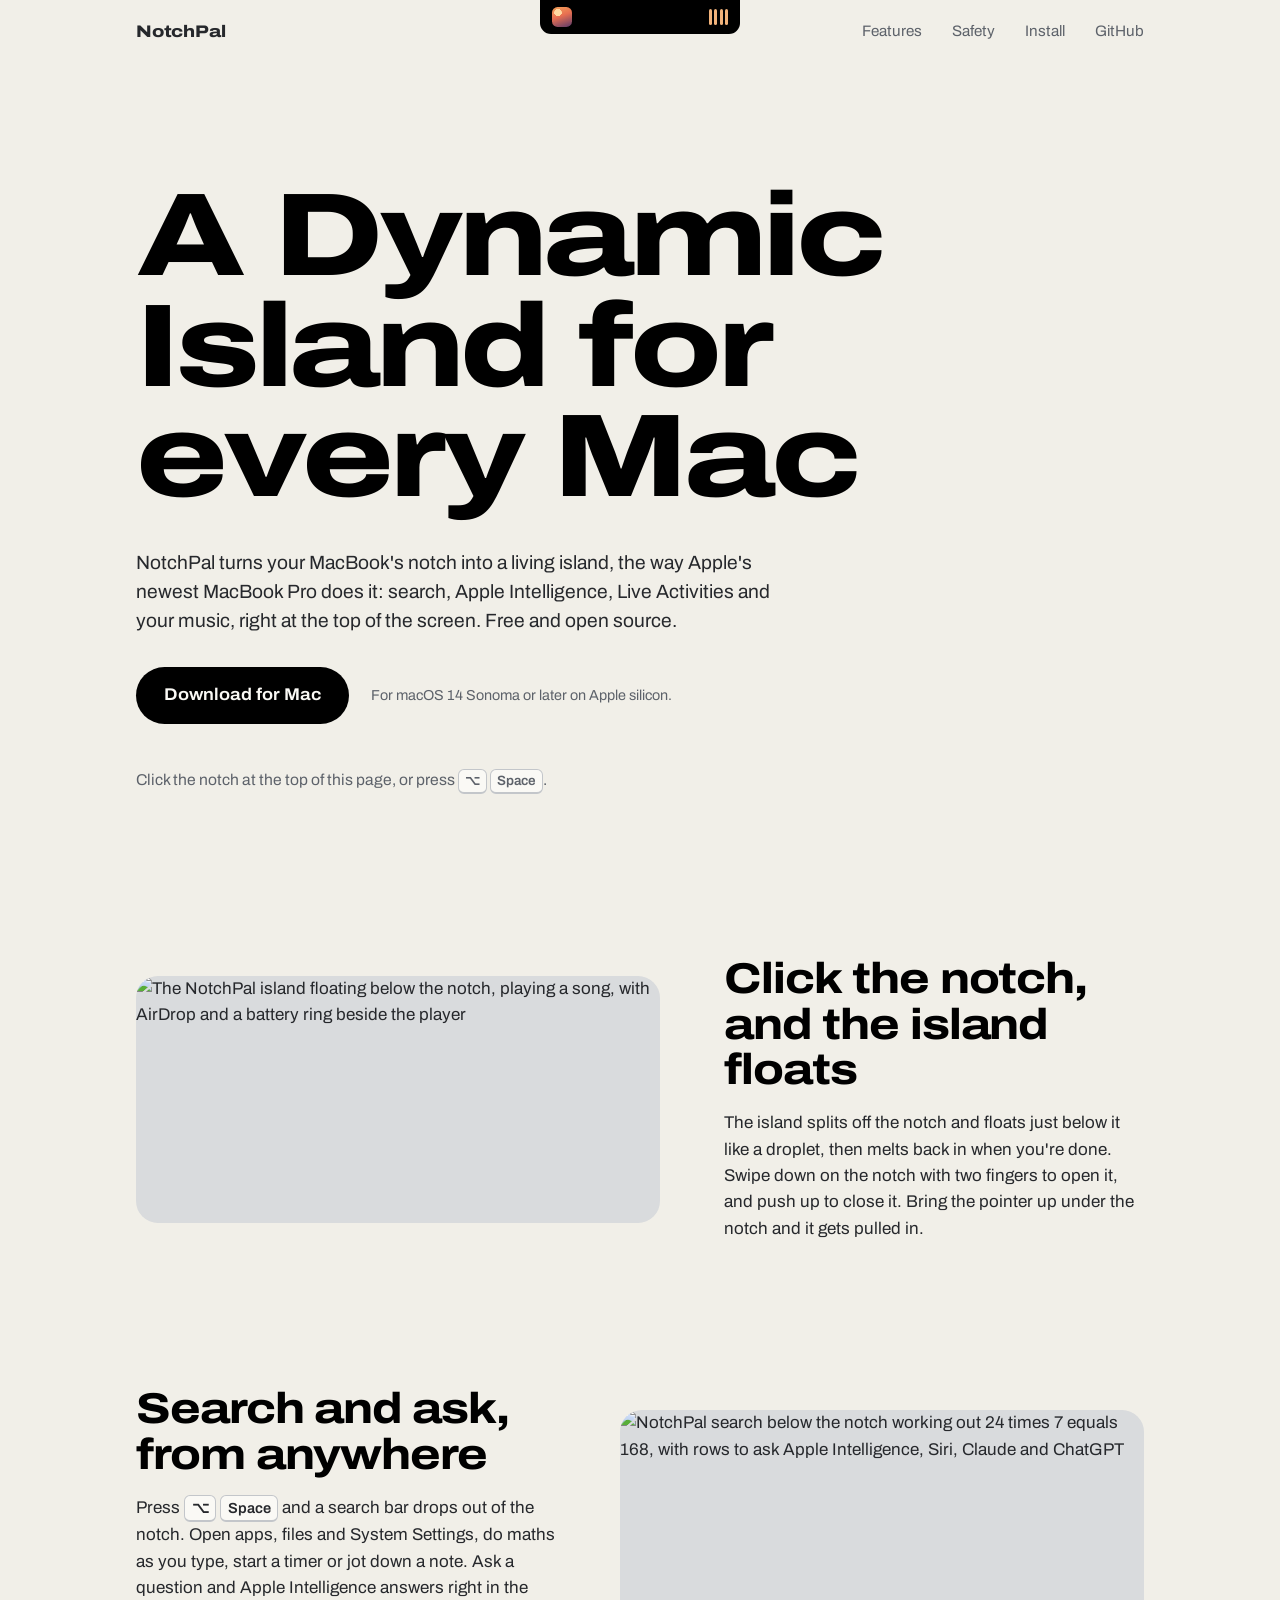
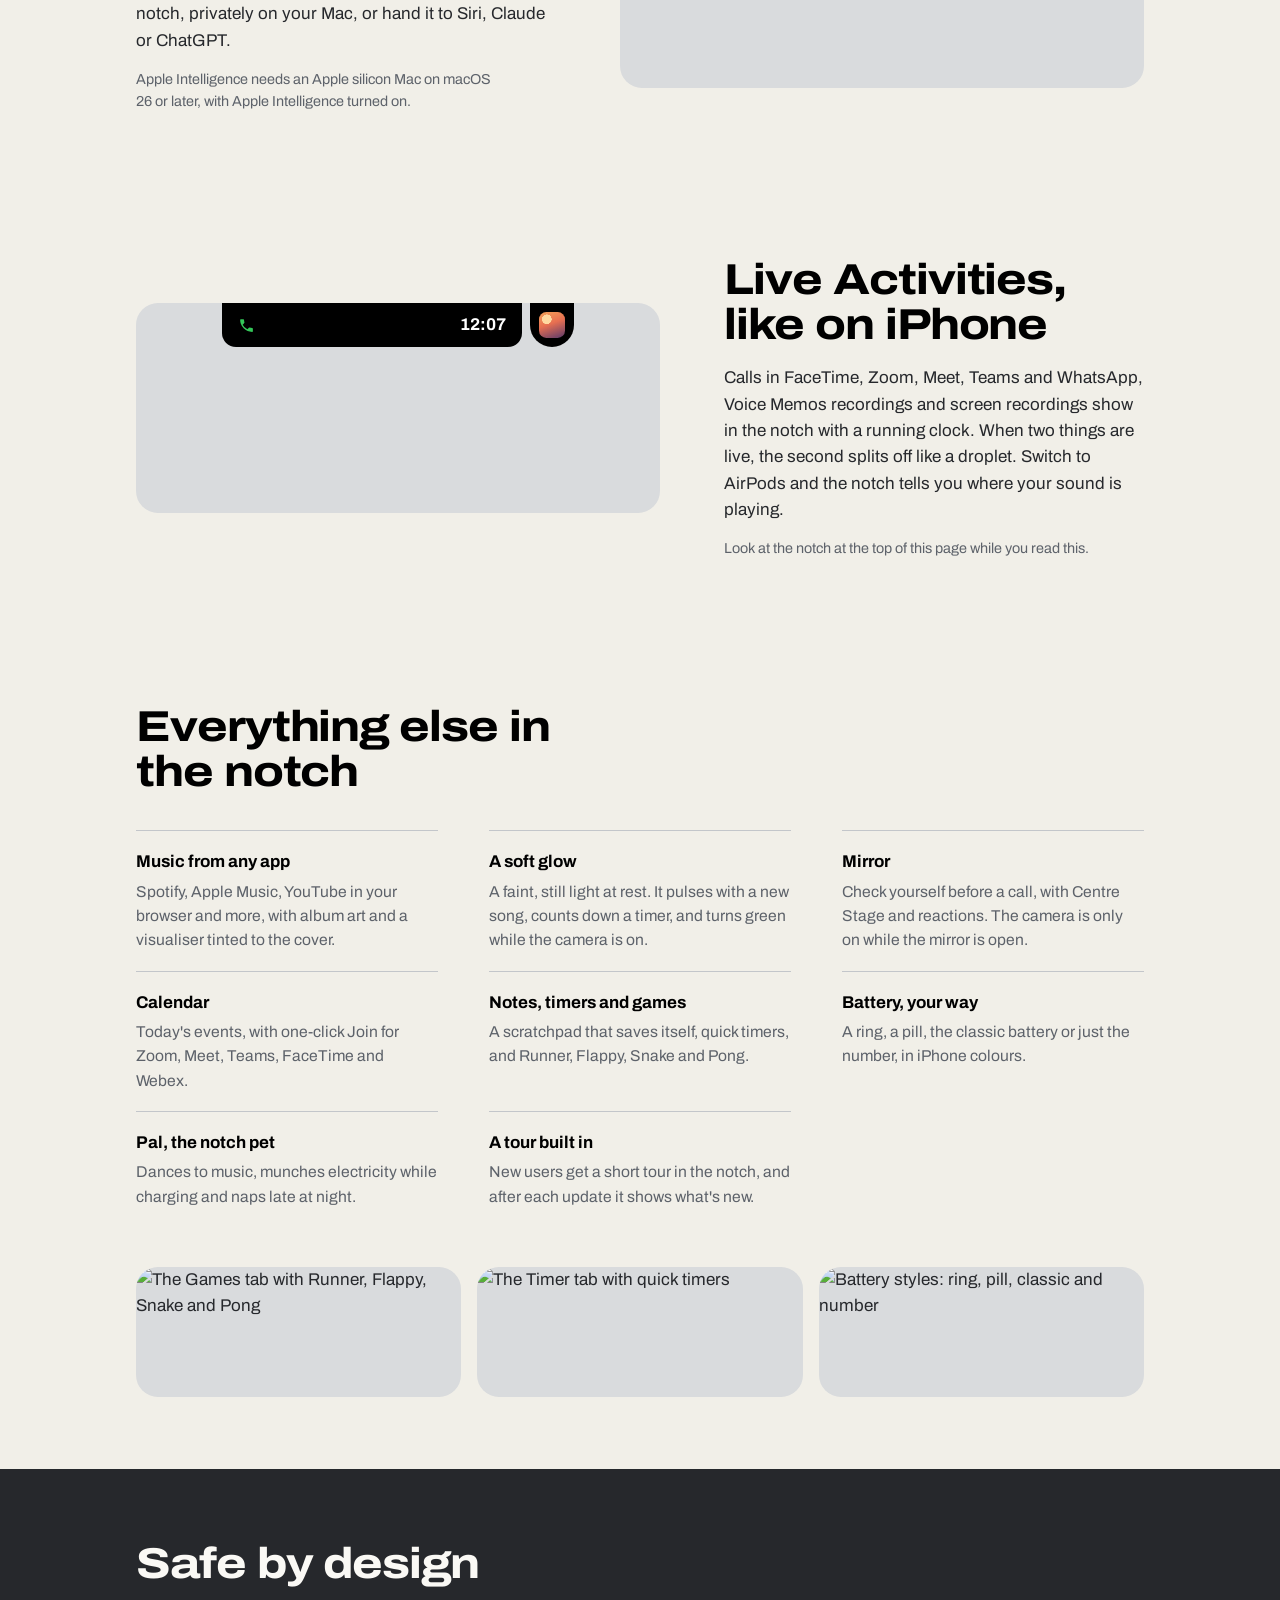
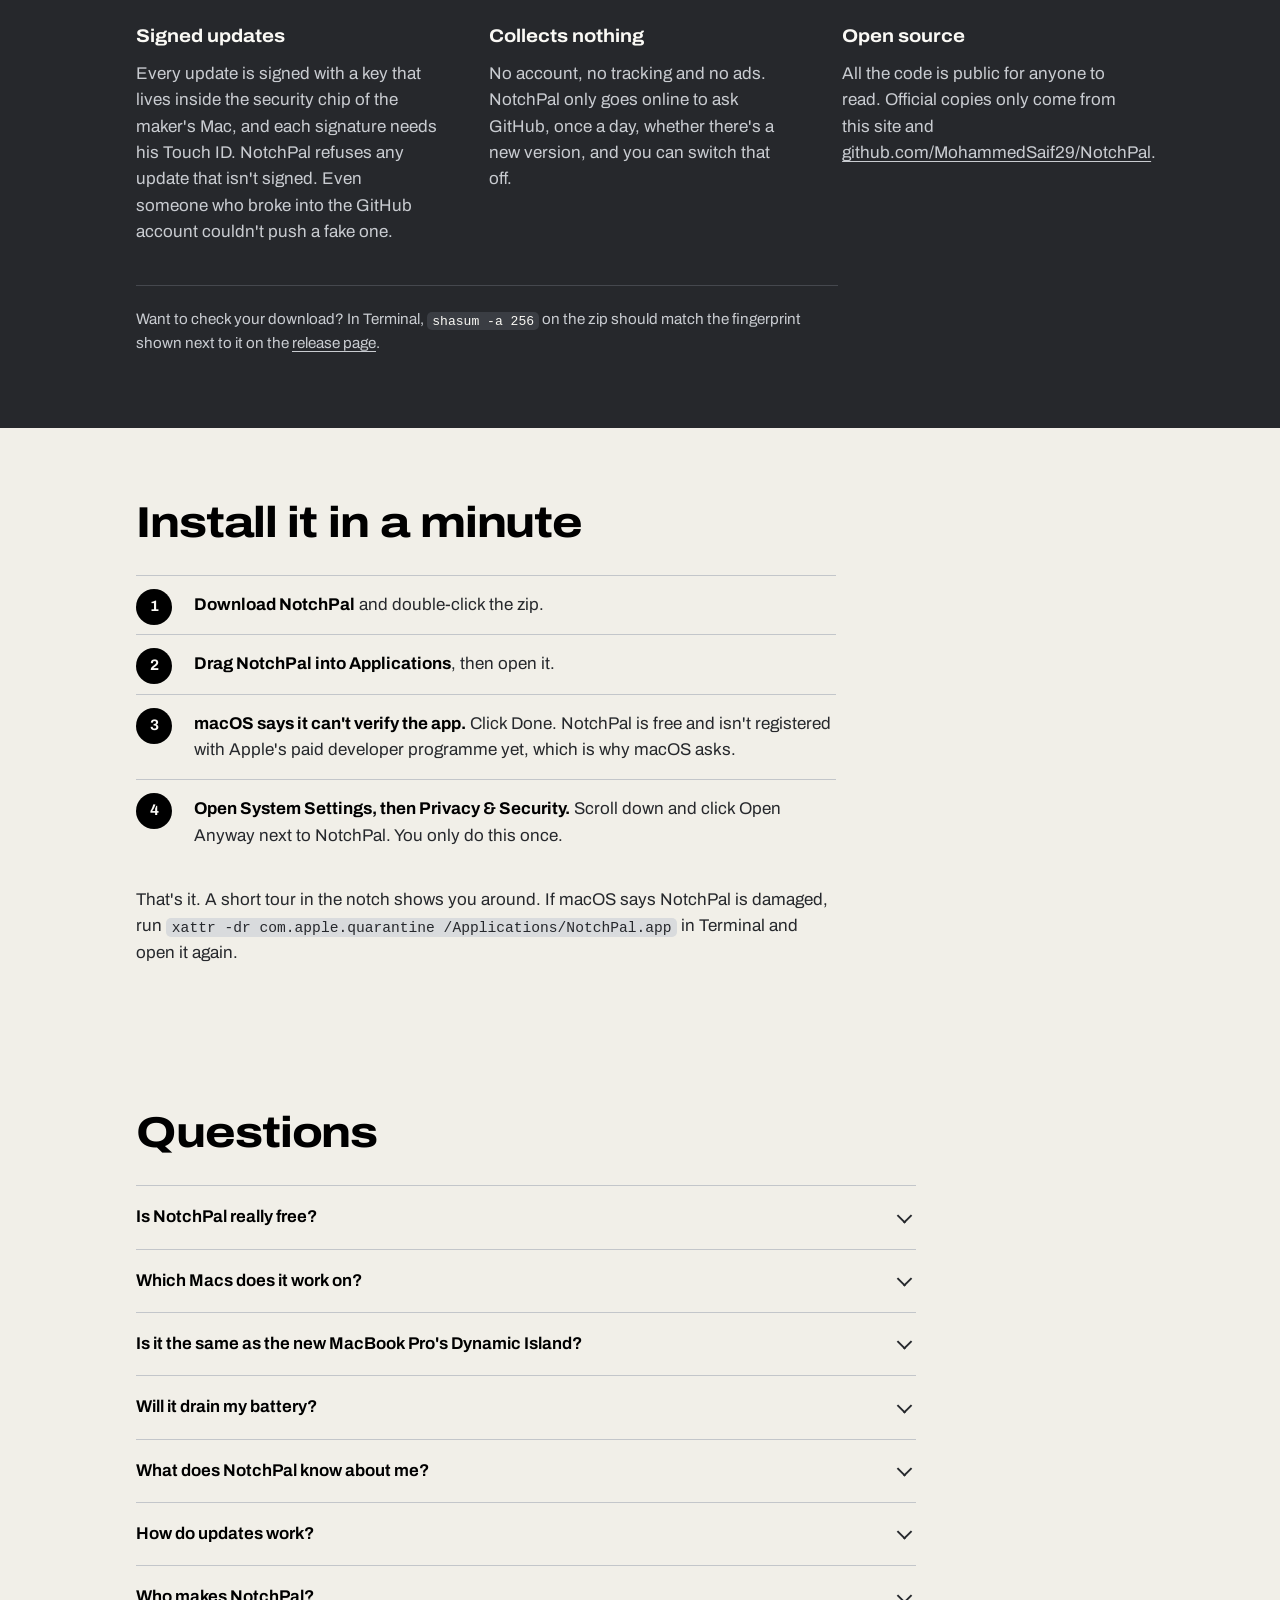
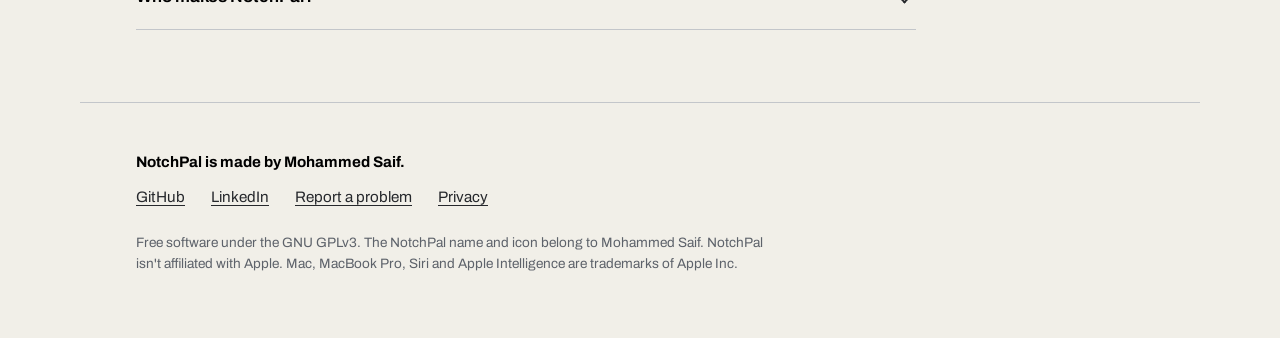
==== website/index.html @ 38410225 "Website: home page, privacy page and a readme One page: what NotchPal does, safety, install steps an" ====
<!doctype html>
<html lang="en">
<head>
  <meta charset="utf-8">
  <meta name="viewport" content="width=device-width, initial-scale=1, viewport-fit=cover">
  <title>NotchPal: a free Dynamic Island for every Mac</title>
  <meta name="description" content="NotchPal turns your MacBook's notch into a Dynamic Island like the new MacBook Pro's: search, Apple Intelligence, Live Activities and music in the notch. Free and open source for macOS 14 and later.">
  <link rel="canonical" href="https://getnotchpal.com/">
  <meta name="theme-color" content="#f1efe8">
  <link rel="icon" href="favicon.svg" type="image/svg+xml">
  <meta property="og:type" content="website">
  <meta property="og:site_name" content="NotchPal">
  <meta property="og:url" content="https://getnotchpal.com/">
  <meta property="og:title" content="NotchPal: a free Dynamic Island for every Mac">
  <meta property="og:description" content="Search, Apple Intelligence, Live Activities and music in your MacBook's notch. Free and open source.">
  <meta property="og:image" content="https://getnotchpal.com/img/share.png">
  <meta property="og:image:width" content="1200">
  <meta property="og:image:height" content="630">
  <meta property="og:image:alt" content="NotchPal: a Dynamic Island for every Mac, with the island floating below a MacBook notch">
  <meta name="twitter:card" content="summary_large_image">
  <script type="application/ld+json">
  {
    "@context": "https://schema.org",
    "@type": "SoftwareApplication",
    "name": "NotchPal",
    "description": "NotchPal turns a MacBook's notch into a Dynamic Island with search, Apple Intelligence, Live Activities and music.",
    "url": "https://getnotchpal.com/",
    "image": "https://getnotchpal.com/img/share.png",
    "applicationCategory": "UtilitiesApplication",
    "operatingSystem": "macOS 14 or later",
    "softwareVersion": "0.7.1",
    "downloadUrl": "https://github.com/MohammedSaif29/NotchPal/releases/latest",
    "license": "https://www.gnu.org/licenses/gpl-3.0.html",
    "offers": { "@type": "Offer", "price": "0", "priceCurrency": "USD" },
    "author": { "@type": "Person", "name": "Mohammed Saif", "url": "https://github.com/MohammedSaif29" }
  }
  </script>
  <link rel="stylesheet" href="styles.css">
  <script src="notch.js" defer></script>
  <script src="site.js" defer></script>
</head>
<body>
  <a class="skip" href="#main">Skip to content</a>

  <!-- A working NotchPal island, hanging from the top of the page like the notch on a MacBook. -->
  <div class="island" id="island" data-state="closed" data-live="music">
    <svg class="island-ink" id="island-ink" aria-hidden="true" focusable="false">
      <defs>
        <filter id="goo" x="-50%" y="-50%" width="200%" height="200%">
          <feGaussianBlur in="SourceGraphic" stdDeviation="7" result="blur"/>
          <feColorMatrix in="blur" mode="matrix" values="1 0 0 0 0  0 1 0 0 0  0 0 1 0 0  0 0 0 22 -10"/>
        </filter>
      </defs>
      <g filter="url(#goo)">
        <rect id="ink-notch" rx="10"/>
        <rect id="ink-card" rx="26"/>
        <circle id="ink-drop" r="0"/>
        <circle id="ink-bubble" r="0"/>
      </g>
    </svg>
    <svg class="island-intro" id="island-intro" aria-hidden="true" focusable="false">
      <path id="intro-left"/>
      <path id="intro-right"/>
    </svg>

    <button class="notch" id="notch" type="button" aria-expanded="false" aria-controls="island-card">
      <span class="sr-only">Open the NotchPal island</span>
      <span class="notch-lead" aria-hidden="true">
        <span class="art art-small"></span>
        <svg class="call-glyph" viewBox="0 0 24 24"><path d="M6.6 10.8a15.1 15.1 0 0 0 6.6 6.6l2.2-2.2a1 1 0 0 1 1-.25 11.4 11.4 0 0 0 3.6.57 1 1 0 0 1 1 1V20a1 1 0 0 1-1 1A17 17 0 0 1 3 4a1 1 0 0 1 1-1h3.5a1 1 0 0 1 1 1c0 1.25.2 2.45.57 3.57a1 1 0 0 1-.25 1z"/></svg>
      </span>
      <span class="notch-trail" aria-hidden="true">
        <span class="wave"><i></i><i></i><i></i><i></i></span>
        <span class="call-time" id="call-time">0:00</span>
      </span>
    </button>

    <div class="bubble" id="bubble" aria-hidden="true"><span class="art art-small"></span></div>

    <div class="card" id="island-card" role="region" aria-label="NotchPal island" inert>
      <div class="card-home" id="card-home">
        <div class="card-bar">
          <div class="tabs" aria-hidden="true">
            <span class="tab is-on"><svg viewBox="0 0 24 24"><path d="M9 18.5a2.5 2.5 0 1 1-2.5-2.5H9V5l11-2v13.5a2.5 2.5 0 1 1-2.5-2.5H20"/></svg></span>
            <span class="tab"><svg viewBox="0 0 24 24"><rect x="3.5" y="5" width="17" height="15" rx="2.5"/><path d="M3.5 10h17M8 3v4M16 3v4"/></svg></span>
            <span class="tab"><svg viewBox="0 0 24 24"><path d="M4 8.5A2.5 2.5 0 0 1 6.5 6h2l1.5-2h4l1.5 2h2A2.5 2.5 0 0 1 20 8.5v8a2.5 2.5 0 0 1-2.5 2.5h-11A2.5 2.5 0 0 1 4 16.5z"/><circle cx="12" cy="12.5" r="3.5"/></svg></span>
            <span class="tab"><svg viewBox="0 0 24 24"><rect x="4" y="4" width="6.5" height="6.5" rx="1.6"/><rect x="13.5" y="4" width="6.5" height="6.5" rx="1.6"/><rect x="4" y="13.5" width="6.5" height="6.5" rx="1.6"/><rect x="13.5" y="13.5" width="6.5" height="6.5" rx="1.6"/></svg></span>
            <span class="tab"><svg viewBox="0 0 24 24"><path d="M6 16.5V11a6 6 0 0 1 12 0v5.5l1.5 2h-15zM10 20.5a2 2 0 0 0 4 0"/></svg></span>
          </div>
          <span class="clock" id="clock">9:41</span>
          <button class="icon-button" type="button" id="open-search" aria-label="Search">
            <svg viewBox="0 0 24 24" aria-hidden="true"><circle cx="10.5" cy="10.5" r="6"/><path d="M15 15l5 5"/></svg>
          </button>
          <button class="orb" type="button" id="ask-orb" aria-label="Ask Apple Intelligence (demo)"></button>
        </div>
        <div class="player">
          <div class="now">
            <span class="art art-large" aria-hidden="true"></span>
            <div class="track">
              <strong>Golden Hour Drive</strong>
              <span>NotchPal Radio</span>
            </div>
            <span class="wave wave-large" aria-hidden="true"><i></i><i></i><i></i><i></i></span>
          </div>
          <div class="progress" aria-hidden="true"><span>1:48</span><i><b></b></i><span>-2:05</span></div>
          <div class="controls">
            <button type="button" class="control" aria-label="Previous song"><svg viewBox="0 0 24 24" aria-hidden="true"><path d="M11 7l-7 5 7 5zM20 7l-7 5 7 5z"/></svg></button>
            <button type="button" class="control control-main" id="play" aria-label="Pause"><svg viewBox="0 0 24 24" aria-hidden="true"><path class="pause-glyph" d="M8 6h3v12H8zM13 6h3v12h-3z"/><path class="play-glyph" d="M8 5.5v13l10.5-6.5z"/></svg></button>
            <button type="button" class="control" aria-label="Next song"><svg viewBox="0 0 24 24" aria-hidden="true"><path d="M4 7l7 5-7 5zM13 7l7 5-7 5z"/></svg></button>
          </div>
        </div>
        <div class="side" aria-hidden="true">
          <span class="airdrop">AirDrop</span>
          <span class="battery"><i></i>82%</span>
        </div>
      </div>

      <div class="card-search" id="card-search">
        <div class="search-bar">
          <svg viewBox="0 0 24 24" aria-hidden="true"><circle cx="10.5" cy="10.5" r="6"/><path d="M15 15l5 5"/></svg>
          <label class="sr-only" for="search-input">Try NotchPal search</label>
          <input id="search-input" type="text" autocomplete="off" spellcheck="false" placeholder="Search apps, files, maths…">
          <span class="orb orb-still" aria-hidden="true"></span>
        </div>
        <ul class="results" id="results" aria-live="polite"></ul>
        <p class="answer" id="answer" aria-live="polite"></p>
      </div>
    </div>
  </div>

  <header class="top">
    <a class="wordmark" href="./" aria-label="NotchPal home">NotchPal</a>
    <nav aria-label="Main">
      <a href="#features">Features</a>
      <a href="#safety">Safety</a>
      <a href="#install">Install</a>
      <a href="https://github.com/MohammedSaif29/NotchPal">GitHub</a>
    </nav>
  </header>

  <main id="main">
    <section class="hero">
      <h1>A Dynamic Island for every&nbsp;Mac</h1>
      <p class="lead">NotchPal turns your MacBook's notch into a living island, the way Apple's newest MacBook Pro does it: search, Apple Intelligence, Live Activities and your music, right at the top of the screen. Free and open source.</p>
      <div class="cta">
        <a class="button" id="download" href="https://github.com/MohammedSaif29/NotchPal/releases/latest">Download for Mac</a>
        <p class="fine" id="download-note">For macOS 14 Sonoma or later on Apple silicon.</p>
      </div>
      <p class="try"><span class="try-pointer">Click</span><span class="try-touch">Tap</span> the notch at the top of this page<span class="try-keys">, or press <kbd>⌥</kbd> <kbd>Space</kbd></span>.</p>
    </section>

    <section class="feature" id="features">
      <figure class="screen">
        <img src="img/floating-island.webp" width="1184" height="558" alt="The NotchPal island floating below the notch, playing a song, with AirDrop and a battery ring beside the player">
      </figure>
      <div class="copy">
        <h2>Click the notch, and the island floats</h2>
        <p>The island splits off the notch and floats just below it like a droplet, then melts back in when you're done. Swipe down on the notch with two fingers to open it, and push up to close it. Bring the pointer up under the notch and it gets pulled in.</p>
      </div>
    </section>

    <section class="feature feature-flip">
      <figure class="screen">
        <img src="img/search.webp" width="1384" height="734" alt="NotchPal search below the notch working out 24 times 7 equals 168, with rows to ask Apple Intelligence, Siri, Claude and ChatGPT">
      </figure>
      <div class="copy">
        <h2>Search and ask, from anywhere</h2>
        <p>Press <kbd>⌥</kbd> <kbd>Space</kbd> and a search bar drops out of the notch. Open apps, files and System Settings, do maths as you type, start a timer or jot down a note. Ask a question and Apple Intelligence answers right in the notch, privately on your Mac, or hand it to Siri, Claude or ChatGPT.</p>
        <p class="fine">Apple Intelligence needs an Apple silicon Mac on macOS 26 or later, with Apple Intelligence turned on.</p>
      </div>
    </section>

    <section class="feature" id="live">
      <figure class="screen screen-live" aria-label="A call in the notch with a running timer, and music split off into its own droplet">
        <div class="live-scene" aria-hidden="true">
          <span class="live-notch"><svg class="call-glyph" viewBox="0 0 24 24"><path d="M6.6 10.8a15.1 15.1 0 0 0 6.6 6.6l2.2-2.2a1 1 0 0 1 1-.25 11.4 11.4 0 0 0 3.6.57 1 1 0 0 1 1 1V20a1 1 0 0 1-1 1A17 17 0 0 1 3 4a1 1 0 0 1 1-1h3.5a1 1 0 0 1 1 1c0 1.25.2 2.45.57 3.57a1 1 0 0 1-.25 1z"/></svg><b>12:07</b></span>
          <span class="live-drop"><span class="art art-small"></span></span>
        </div>
      </figure>
      <div class="copy">
        <h2>Live Activities, like on iPhone</h2>
        <p>Calls in FaceTime, Zoom, Meet, Teams and WhatsApp, Voice Memos recordings and screen recordings show in the notch with a running clock. When two things are live, the second splits off like a droplet. Switch to AirPods and the notch tells you where your sound is playing.</p>
        <p class="fine">Look at the notch at the top of this page while you read this.</p>
      </div>
    </section>

    <section class="more" aria-labelledby="more-title">
      <h2 id="more-title">Everything else in the notch</h2>
      <dl class="more-list">
        <div><dt>Music from any app</dt><dd>Spotify, Apple Music, YouTube in your browser and more, with album art and a visualiser tinted to the cover.</dd></div>
        <div><dt>A soft glow</dt><dd>A faint, still light at rest. It pulses with a new song, counts down a timer, and turns green while the camera is on.</dd></div>
        <div><dt>Mirror</dt><dd>Check yourself before a call, with Centre Stage and reactions. The camera is only on while the mirror is open.</dd></div>
        <div><dt>Calendar</dt><dd>Today's events, with one-click Join for Zoom, Meet, Teams, FaceTime and Webex.</dd></div>
        <div><dt>Notes, timers and games</dt><dd>A scratchpad that saves itself, quick timers, and Runner, Flappy, Snake and Pong.</dd></div>
        <div><dt>Battery, your way</dt><dd>A ring, a pill, the classic battery or just the number, in iPhone colours.</dd></div>
        <div><dt>Pal, the notch pet</dt><dd>Dances to music, munches electricity while charging and naps late at night.</dd></div>
        <div><dt>A tour built in</dt><dd>New users get a short tour in the notch, and after each update it shows what's new.</dd></div>
      </dl>
      <div class="strip">
        <figure class="screen"><img src="img/games.webp" width="1240" height="480" loading="lazy" alt="The Games tab with Runner, Flappy, Snake and Pong"></figure>
        <figure class="screen"><img src="img/timer.webp" width="1240" height="480" loading="lazy" alt="The Timer tab with quick timers"></figure>
        <figure class="screen"><img src="img/battery-styles.webp" width="1164" height="314" loading="lazy" alt="Battery styles: ring, pill, classic and number"></figure>
      </div>
    </section>

    <section class="safety" id="safety" aria-labelledby="safety-title">
      <h2 id="safety-title">Safe by design</h2>
      <div class="safety-points">
        <div>
          <h3>Signed updates</h3>
          <p>Every update is signed with a key that lives inside the security chip of the maker's Mac, and each signature needs his Touch ID. NotchPal refuses any update that isn't signed. Even someone who broke into the GitHub account couldn't push a fake one.</p>
        </div>
        <div>
          <h3>Collects nothing</h3>
          <p>No account, no tracking and no ads. NotchPal only goes online to ask GitHub, once a day, whether there's a new version, and you can switch that off.</p>
        </div>
        <div>
          <h3>Open source</h3>
          <p>All the code is public for anyone to read. Official copies only come from this site and <a href="https://github.com/MohammedSaif29/NotchPal">github.com/MohammedSaif29/NotchPal</a>.</p>
        </div>
      </div>
      <p class="fingerprint" id="fingerprint">Want to check your download? In Terminal, <code>shasum -a 256</code> on the zip should match the fingerprint shown next to it on the <a href="https://github.com/MohammedSaif29/NotchPal/releases/latest">release page</a>.</p>
    </section>

    <section class="install" id="install" aria-labelledby="install-title">
      <h2 id="install-title">Install it in a minute</h2>
      <ol class="steps">
        <li><strong>Download NotchPal</strong> and double-click the zip.</li>
        <li><strong>Drag NotchPal into Applications</strong>, then open it.</li>
        <li><strong>macOS says it can't verify the app.</strong> Click Done. NotchPal is free and isn't registered with Apple's paid developer programme yet, which is why macOS asks.</li>
        <li><strong>Open System Settings, then Privacy &amp; Security.</strong> Scroll down and click Open Anyway next to NotchPal. You only do this once.</li>
      </ol>
      <p>That's it. A short tour in the notch shows you around. If macOS says NotchPal is damaged, run <code>xattr -dr com.apple.quarantine /Applications/NotchPal.app</code> in Terminal and open it again.</p>
    </section>

    <section class="faq" aria-labelledby="faq-title">
      <h2 id="faq-title">Questions</h2>
      <details>
        <summary>Is NotchPal really free?</summary>
        <p>Yes. No trial, no subscription and no ads. It's open source under the GNU GPLv3 licence.</p>
      </details>
      <details>
        <summary>Which Macs does it work on?</summary>
        <p>Any Mac with Apple silicon (M1 or newer) on macOS 14 Sonoma or later. On a Mac without a notch, NotchPal becomes a small pill under the menu bar.</p>
      </details>
      <details>
        <summary>Is it the same as the new MacBook Pro's Dynamic Island?</summary>
        <p>It brings the same ideas to your Mac: the island floats below the notch when you click it, search and Apple Intelligence live inside it, Live Activities show calls and recordings, and the pointer gets pulled in. NotchPal is made by an independent developer and isn't made by Apple.</p>
      </details>
      <details>
        <summary>Will it drain my battery?</summary>
        <p>No. When nothing changes, NotchPal stays still and uses almost no energy.</p>
      </details>
      <details>
        <summary>What does NotchPal know about me?</summary>
        <p>Nothing leaves your Mac. It asks for the camera, your calendar or Accessibility only when you first use a feature that needs it, and it never records anything. Read the <a href="privacy.html">privacy page</a>.</p>
      </details>
      <details>
        <summary>How do updates work?</summary>
        <p>When a new version is out, the notch tells you. Click Update and NotchPal downloads it, checks its signature and restarts by itself. Your settings stay.</p>
      </details>
      <details>
        <summary>Who makes NotchPal?</summary>
        <p>Mohammed Saif, a student developer. Found a bug or have an idea? <a href="https://github.com/MohammedSaif29/NotchPal/issues/new/choose">Open an issue on GitHub</a>.</p>
      </details>
    </section>
  </main>

  <footer class="foot">
    <p class="made">NotchPal is made by Mohammed Saif.</p>
    <nav aria-label="More">
      <a href="https://github.com/MohammedSaif29/NotchPal">GitHub</a>
      <a href="https://www.linkedin.com/in/saif-mohammed-939902335/">LinkedIn</a>
      <a href="https://github.com/MohammedSaif29/NotchPal/issues/new/choose">Report a problem</a>
      <a href="privacy.html">Privacy</a>
    </nav>
    <p class="legal">Free software under the GNU GPLv3. The NotchPal name and icon belong to Mohammed Saif. NotchPal isn't affiliated with Apple. Mac, MacBook Pro, Siri and Apple Intelligence are trademarks of Apple Inc.</p>
  </footer>
</body>
</html>
---- website/styles.css ----
/* NotchPal website. Ink wash: soft ivory paper, cool gray, charcoal, and the true black of the notch. */

@font-face {
  font-family: "Archivo";
  src: url("fonts/archivo-latin-variable.woff2") format("woff2");
  font-weight: 100 900;
  font-stretch: 62% 125%;
  font-display: swap;
}

:root {
  --paper: #f1efe8;
  --paper-high: #faf9f5;
  --mist: #d9dbdd;
  --rule: #c3c6ca;
  --gray: #5d626a;
  --charcoal: #26282c;
  --ink: #000;
  --notch-w: 200px;
  --notch-h: 34px;
  --page: 1120px;
  --gutter: clamp(20px, 5vw, 56px);
}

* { box-sizing: border-box; }

html { scroll-behavior: smooth; scroll-padding-top: 72px; }

body {
  margin: 0;
  background: var(--paper);
  color: var(--charcoal);
  font-family: "Archivo", "Helvetica Neue", Arial, sans-serif;
  font-size: 1.0625rem;
  line-height: 1.55;
  -webkit-font-smoothing: antialiased;
}

h1, h2, h3, p, dl, dd, ol, ul, figure { margin: 0; padding: 0; }
img { display: block; max-width: 100%; height: auto; }
a { color: inherit; text-underline-offset: 0.18em; text-decoration-thickness: 1px; }
a:hover { text-decoration-thickness: 2px; }
:focus-visible { outline: 2px solid var(--charcoal); outline-offset: 3px; border-radius: 4px; }

.sr-only {
  position: absolute; width: 1px; height: 1px; overflow: hidden;
  clip-path: inset(50%); white-space: nowrap;
}
.skip {
  position: absolute; left: 12px; top: -60px; z-index: 60;
  background: var(--ink); color: var(--paper); padding: 10px 14px; border-radius: 10px;
}
.skip:focus { top: 46px; }

kbd {
  display: inline-block; min-width: 1.7em; padding: 0.05em 0.45em;
  font: inherit; font-size: 0.86em; font-weight: 600; text-align: center;
  background: var(--paper-high); border: 1px solid var(--rule);
  border-bottom-width: 2px; border-radius: 6px;
}
code {
  font-family: ui-monospace, "SF Mono", Menlo, monospace; font-size: 0.86em;
  background: var(--mist); padding: 0.12em 0.4em; border-radius: 5px; overflow-wrap: anywhere;
}

/* ---------- Page frame ---------- */

.top, main > section, .foot {
  max-width: var(--page);
  margin-inline: auto;
  padding-inline: var(--gutter);
}

.top {
  display: flex; align-items: center; justify-content: space-between;
  height: 64px;
}
.wordmark {
  font-weight: 800; font-stretch: 118%; font-size: 1.05rem;
  letter-spacing: -0.01em; text-decoration: none;
}
.top nav { display: flex; gap: clamp(14px, 2.4vw, 30px); font-size: 0.95rem; }
.top nav a { text-decoration: none; color: var(--gray); }
.top nav a:hover { color: var(--ink); }

/* ---------- Hero ---------- */

.hero { padding-top: clamp(72px, 13vh, 150px); padding-bottom: clamp(64px, 10vh, 120px); }
.hero h1 {
  max-width: 11ch;
  font-size: clamp(2.9rem, 9.2vw, 7.4rem);
  font-weight: 800; font-stretch: 125%;
  line-height: 0.94; letter-spacing: -0.035em;
  color: var(--ink);
}
.lead {
  max-width: 58ch; margin-top: clamp(24px, 4vh, 40px);
  font-size: clamp(1.1rem, 1.5vw, 1.3rem); line-height: 1.5;
}
.cta { display: flex; flex-wrap: wrap; align-items: center; gap: 14px 22px; margin-top: 32px; }
.button {
  display: inline-block; padding: 15px 28px;
  background: var(--ink); color: var(--paper-high);
  font-weight: 650; font-stretch: 108%; text-decoration: none;
  border-radius: 999px;
  transition: transform 0.15s ease;
}
.button:hover { transform: translateY(-2px); }
.button:active { transform: translateY(0); }
.fine { font-size: 0.9rem; color: var(--gray); }
.try { margin-top: 44px; font-size: 0.98rem; color: var(--gray); }
.try-touch, .try-keys { display: none; }
@media (hover: hover) and (pointer: fine) { .try-keys { display: inline; } }
@media (hover: none) { .try-pointer { display: none; } .try-touch { display: inline; } }

/* ---------- Features ---------- */

main h2 {
  font-size: clamp(1.7rem, 3.4vw, 2.7rem);
  font-weight: 750; font-stretch: 116%;
  line-height: 1.05; letter-spacing: -0.025em; color: var(--ink);
}
main > section { padding-block: clamp(48px, 8vh, 96px); }

.feature {
  display: grid; align-items: center;
  grid-template-columns: minmax(0, 1.25fr) minmax(0, 1fr);
  gap: clamp(28px, 5vw, 72px);
}
.feature-flip { grid-template-columns: minmax(0, 1fr) minmax(0, 1.25fr); }
.feature-flip .screen { order: 2; }
.copy p { margin-top: 18px; max-width: 46ch; }
.copy .fine { margin-top: 14px; }

.screen {
  background: var(--mist); border-radius: 22px; overflow: hidden;
}
.screen img { width: 100%; }

.screen-live { aspect-ratio: 5 / 2; position: relative; }
.live-scene { position: absolute; inset: 0; display: flex; justify-content: center; align-items: flex-start; gap: 8px; }
.live-notch {
  display: flex; align-items: center; justify-content: space-between;
  width: min(58%, 300px); height: 44px; padding: 0 16px;
  background: var(--ink); color: #fff; border-radius: 0 0 14px 14px;
  font-weight: 650; font-variant-numeric: tabular-nums;
}
.live-drop {
  width: 44px; height: 44px; margin-top: 0; padding: 9px;
  background: var(--ink); border-radius: 0 0 22px 22px;
}
.live-drop .art { width: 26px; height: 26px; }

.more h2 { max-width: 16ch; }
.more-list {
  display: grid; grid-template-columns: repeat(auto-fit, minmax(240px, 1fr));
  gap: 0 clamp(24px, 4vw, 56px); margin-top: 36px;
}
.more-list > div { padding: 18px 0; border-top: 1px solid var(--rule); }
.more-list dt { font-weight: 700; color: var(--ink); }
.more-list dd { margin-top: 4px; color: var(--gray); font-size: 0.98rem; }
.strip img { aspect-ratio: 5 / 2; object-fit: cover; }
.strip { display: grid; grid-template-columns: repeat(3, 1fr); gap: 16px; margin-top: 40px; }

/* ---------- Safety: the page inverts to charcoal ---------- */

main > .safety {
  max-width: none; background: var(--charcoal); color: var(--paper);
  padding-inline: max(var(--gutter), calc((100vw - var(--page)) / 2 + var(--gutter)));
}
.safety h2, .safety h3 { color: var(--paper-high); }
.safety-points {
  display: grid; grid-template-columns: repeat(auto-fit, minmax(250px, 1fr));
  gap: clamp(24px, 4vw, 56px); margin-top: 36px;
}
.safety h3 { font-size: 1.15rem; font-weight: 700; font-stretch: 110%; }
.safety-points p { margin-top: 10px; color: #c9ccd1; }
.fingerprint { margin-top: 40px; padding-top: 22px; border-top: 1px solid #45484e; color: #c9ccd1; font-size: 0.95rem; max-width: 78ch; }
.safety code { background: #3a3d43; color: var(--paper-high); }
.safety :focus-visible { outline-color: var(--paper); }

/* ---------- Install and questions ---------- */

.steps { counter-reset: step; list-style: none; margin-top: 30px; max-width: 70ch; }
.steps li {
  counter-increment: step; position: relative;
  padding: 16px 0 16px 58px; border-top: 1px solid var(--rule);
}
.steps li::before {
  content: counter(step); position: absolute; left: 0; top: 13px;
  width: 36px; height: 36px; display: grid; place-items: center;
  background: var(--ink); color: var(--paper-high); border-radius: 50%;
  font-weight: 700; font-size: 0.95rem;
}
.steps strong { color: var(--ink); }
.install > p { margin-top: 22px; max-width: 70ch; }

.faq details { border-top: 1px solid var(--rule); max-width: 78ch; }
.faq details:last-of-type { border-bottom: 1px solid var(--rule); }
.faq h2 { margin-bottom: 30px; }
.faq summary {
  cursor: pointer; padding: 18px 34px 18px 0; position: relative;
  font-weight: 650; color: var(--ink); list-style: none;
}
.faq summary::-webkit-details-marker { display: none; }
.faq summary::after {
  content: ""; position: absolute; right: 6px; top: 50%; width: 9px; height: 9px;
  border-right: 2px solid var(--charcoal); border-bottom: 2px solid var(--charcoal);
  transform: translateY(-70%) rotate(45deg); transition: transform 0.2s ease;
}
.faq details[open] summary::after { transform: translateY(-30%) rotate(-135deg); }
.faq details p { padding: 0 0 20px; max-width: 64ch; color: var(--gray); }

/* ---------- Footer ---------- */

.foot { padding-block: 48px 64px; border-top: 1px solid var(--rule); font-size: 0.95rem; }
.foot nav { display: flex; flex-wrap: wrap; gap: 8px 26px; margin-top: 12px; }
.made { font-weight: 700; color: var(--ink); }
.legal { margin-top: 22px; color: var(--gray); font-size: 0.85rem; max-width: 80ch; }

/* ---------- Text pages (privacy) ---------- */

.text-page { max-width: 760px; margin-inline: auto; padding: clamp(64px, 10vh, 110px) var(--gutter) 80px; }
.text-page h1 { font-size: clamp(2.2rem, 6vw, 3.6rem); font-weight: 800; font-stretch: 122%; line-height: 1; letter-spacing: -0.03em; color: var(--ink); }
.text-page h2 { font-size: 1.3rem; font-weight: 700; font-stretch: 110%; margin-top: 38px; color: var(--ink); }
.text-page p, .text-page ul { margin-top: 14px; }
.text-page ul { padding-left: 1.2em; }
.text-page li { margin-top: 6px; }

/* ---------- The island ---------- */

.island { position: fixed; inset: 0 0 auto 0; height: 0; z-index: 50; color: #fff; }
.island-ink, .island-intro {
  position: absolute; top: 0; left: 50%; transform: translateX(-50%);
  pointer-events: none; overflow: visible;
}
.island-ink { display: none; }
.island-ink rect, .island-ink circle { fill: var(--ink); }
.island-intro path {
  fill: none; stroke: var(--gray); stroke-width: 2; stroke-linecap: round;
  stroke-dasharray: 1; stroke-dashoffset: 1;
  animation: trace 1.1s 0.25s cubic-bezier(0.6, 0, 0.2, 1) forwards, fade-out 0.5s 1.5s ease forwards;
}
@keyframes trace { to { stroke-dashoffset: 0; } }
@keyframes fade-out { to { opacity: 0; } }

.notch {
  position: absolute; top: 0; left: 50%; width: var(--notch-w); height: var(--notch-h);
  margin-left: calc(var(--notch-w) / -2); padding: 0 12px;
  display: flex; align-items: center; justify-content: space-between;
  background: var(--ink); color: #fff; border: 0; border-radius: 0 0 11px 11px;
  font: inherit; cursor: pointer;
  transition: width 0.3s cubic-bezier(0.3, 1.4, 0.5, 1), margin-left 0.3s cubic-bezier(0.3, 1.4, 0.5, 1), height 0.3s cubic-bezier(0.3, 1.4, 0.5, 1);
}
.notch:hover { width: calc(var(--notch-w) + 14px); margin-left: calc(var(--notch-w) / -2 - 7px); height: calc(var(--notch-h) + 3px); }
.notch:focus-visible { outline: 2px solid var(--charcoal); outline-offset: 3px; border-radius: 0 0 11px 11px; }
.notch-lead, .notch-trail { display: flex; align-items: center; }

.art {
  display: block; border-radius: 28%;
  background:
    radial-gradient(circle at 30% 28%, #ffd9a0 0 18%, transparent 19%),
    linear-gradient(160deg, #f4a259 0%, #e76f51 45%, #5b3a6b 100%);
}
.art-small { width: 20px; height: 20px; }
.art-large { width: 56px; height: 56px; border-radius: 14px; flex: none; }

.wave { display: flex; align-items: center; gap: 2.5px; height: 16px; }
.wave i { width: 3px; height: 100%; border-radius: 2px; background: #f1b27a; transform-origin: center; animation: wave 1.1s ease-in-out infinite; }
.wave i:nth-child(2) { animation-delay: -0.35s; }
.wave i:nth-child(3) { animation-delay: -0.7s; }
.wave i:nth-child(4) { animation-delay: -0.2s; }
.wave-large { height: 22px; margin-left: auto; }
.wave-large i { width: 4px; }
@keyframes wave { 0%, 100% { transform: scaleY(0.35); } 50% { transform: scaleY(1); } }
.is-paused .wave i { animation-play-state: paused; }

.call-glyph { width: 17px; height: 17px; fill: #34c759; }
.call-time { font-size: 0.82rem; font-weight: 650; font-variant-numeric: tabular-nums; color: #34c759; }
.island[data-live="music"] .notch .call-glyph, .island[data-live="music"] .call-time { display: none; }
.island[data-live="call"] .notch .art, .island[data-live="call"] .notch .wave { display: none; }

.bubble {
  position: absolute; top: 0; left: calc(50% + var(--notch-w) / 2 + 8px);
  width: var(--notch-h); height: var(--notch-h); display: grid; place-items: center;
  background: var(--ink); border-radius: 0 0 50% 50%; opacity: 0; pointer-events: none;
}

.card {
  position: absolute; top: 0; left: 50%;
  width: min(560px, 100vw - 20px); margin-left: calc(min(560px, 100vw - 20px) / -2);
  background: var(--ink); border-radius: 26px; overflow: hidden;
  transform-origin: top center; visibility: hidden;
  box-shadow: 0 18px 40px rgba(0, 0, 0, 0.28);
}
.card :focus-visible { outline: 2px solid #fff; outline-offset: 2px; }
.island[data-state="closed"] .card { box-shadow: none; }
.card-home, .card-search { padding: 14px 16px 16px; }
.island:not([data-state="home"]) .card-home { display: none; }
.island:not([data-state="search"]) .card-search { display: none; }

.card-bar { display: flex; align-items: center; gap: 8px; }
.tabs { display: flex; gap: 4px; margin-right: auto; }
.tab { width: 34px; height: 28px; display: grid; place-items: center; border-radius: 10px; }
.tab.is-on { background: rgba(255, 255, 255, 0.16); }
.tab svg, .icon-button svg, .search-bar svg { width: 17px; height: 17px; fill: none; stroke: #d7d9dc; stroke-width: 1.9; stroke-linecap: round; stroke-linejoin: round; }
.clock { font-size: 0.86rem; font-weight: 600; color: #d7d9dc; font-variant-numeric: tabular-nums; }
.icon-button { width: 30px; height: 30px; display: grid; place-items: center; background: none; border: 0; border-radius: 50%; cursor: pointer; }
.icon-button:hover { background: rgba(255, 255, 255, 0.14); }
.orb {
  width: 22px; height: 22px; flex: none; border: 0; border-radius: 50%; cursor: pointer;
  background: conic-gradient(from 210deg, #ff6ac1, #b47cff, #4fb6ff, #6ff0d0, #ffd66b, #ff6ac1);
  box-shadow: inset 0 0 6px rgba(255, 255, 255, 0.75);
}
.orb-still { cursor: default; }

.card-home { display: grid; grid-template-columns: minmax(0, 1fr) 118px; gap: 12px; }
.card-home .card-bar { grid-column: 1 / -1; }
.player { background: #17181a; border-radius: 16px; padding: 12px 14px; }
.now { display: flex; align-items: center; gap: 12px; }
.track { min-width: 0; display: grid; }
.track strong { font-size: 0.98rem; white-space: nowrap; overflow: hidden; text-overflow: ellipsis; }
.track span { font-size: 0.84rem; color: #a3a7ad; }
.progress { display: flex; align-items: center; gap: 10px; margin-top: 12px; font-size: 0.72rem; color: #a3a7ad; font-variant-numeric: tabular-nums; }
.progress i { flex: 1; height: 5px; border-radius: 3px; background: #3a3c40; overflow: hidden; }
.progress b { display: block; width: 46%; height: 100%; background: #e8e9eb; border-radius: 3px; }
.controls { display: flex; align-items: center; gap: 10px; margin-top: 10px; }
.control { width: 32px; height: 32px; display: grid; place-items: center; background: #2b2d30; border: 0; border-radius: 50%; cursor: pointer; }
.control svg { width: 16px; height: 16px; fill: #e8e9eb; }
.control-main { width: 40px; height: 40px; background: #e8e9eb; }
.control-main svg { width: 19px; height: 19px; fill: #000; }
.play-glyph { display: none; }
.is-paused .play-glyph { display: inline; }
.is-paused .pause-glyph { display: none; }
.side { display: grid; grid-template-rows: 1fr auto; gap: 10px; font-size: 0.86rem; font-weight: 650; }
.airdrop { display: grid; place-items: center; border: 1.5px dashed #54575c; border-radius: 16px; color: #d7d9dc; }
.battery { display: flex; align-items: center; justify-content: center; gap: 8px; padding: 9px; background: #17181a; border-radius: 14px; }
.battery i { width: 16px; height: 16px; border-radius: 50%; border: 3px solid #e8e9eb; border-left-color: #55585d; }

.search-bar { display: flex; align-items: center; gap: 10px; padding: 9px 12px; background: #1b1c1e; border-radius: 14px; }
.search-bar input {
  flex: 1; min-width: 0; background: none; border: 0; outline: 0; color: #fff;
  font: inherit; font-size: 1.05rem; font-weight: 550;
}
.search-bar input:focus-visible { outline: none; }
.search-bar:focus-within { box-shadow: 0 0 0 1.5px #6b6f76; }
.search-bar input::placeholder { color: #7d8187; }
.results { list-style: none; margin-top: 8px; }
.results li { display: grid; grid-template-columns: 30px 1fr; align-items: center; column-gap: 10px; padding: 7px 10px; border-radius: 11px; cursor: pointer; }
.results li[aria-selected="true"] { background: rgba(255, 255, 255, 0.15); }
.results .glyph { grid-row: span 2; width: 30px; height: 30px; display: grid; place-items: center; background: #2b2d30; border-radius: 8px; font-weight: 700; font-size: 0.9rem; }
.results strong { font-size: 0.95rem; font-weight: 650; line-height: 1.25; }
.results small { font-size: 0.78rem; color: #a3a7ad; line-height: 1.25; }
.answer { margin: 8px 4px 0; font-size: 0.9rem; color: #d7d9dc; }
.answer:empty { display: none; }

/* ---------- Small screens ---------- */

@media (max-width: 760px) {
  :root { --notch-w: 150px; }
  .top { height: auto; padding-top: 52px; }
  .feature, .feature-flip { grid-template-columns: 1fr; }
  .feature-flip .screen { order: 0; }
  .strip { grid-template-columns: 1fr; }
  .card-home { grid-template-columns: 1fr; }
  .side { display: none; }
  .tabs .tab:nth-child(n + 4) { display: none; }
}
@media (max-width: 420px) {
  .top nav a:nth-child(2) { display: none; }
}

@media (prefers-reduced-motion: reduce) {
  html { scroll-behavior: auto; }
  .island-intro { display: none; }
  .wave i { animation: none; }
  .notch, .button { transition: none; }
}
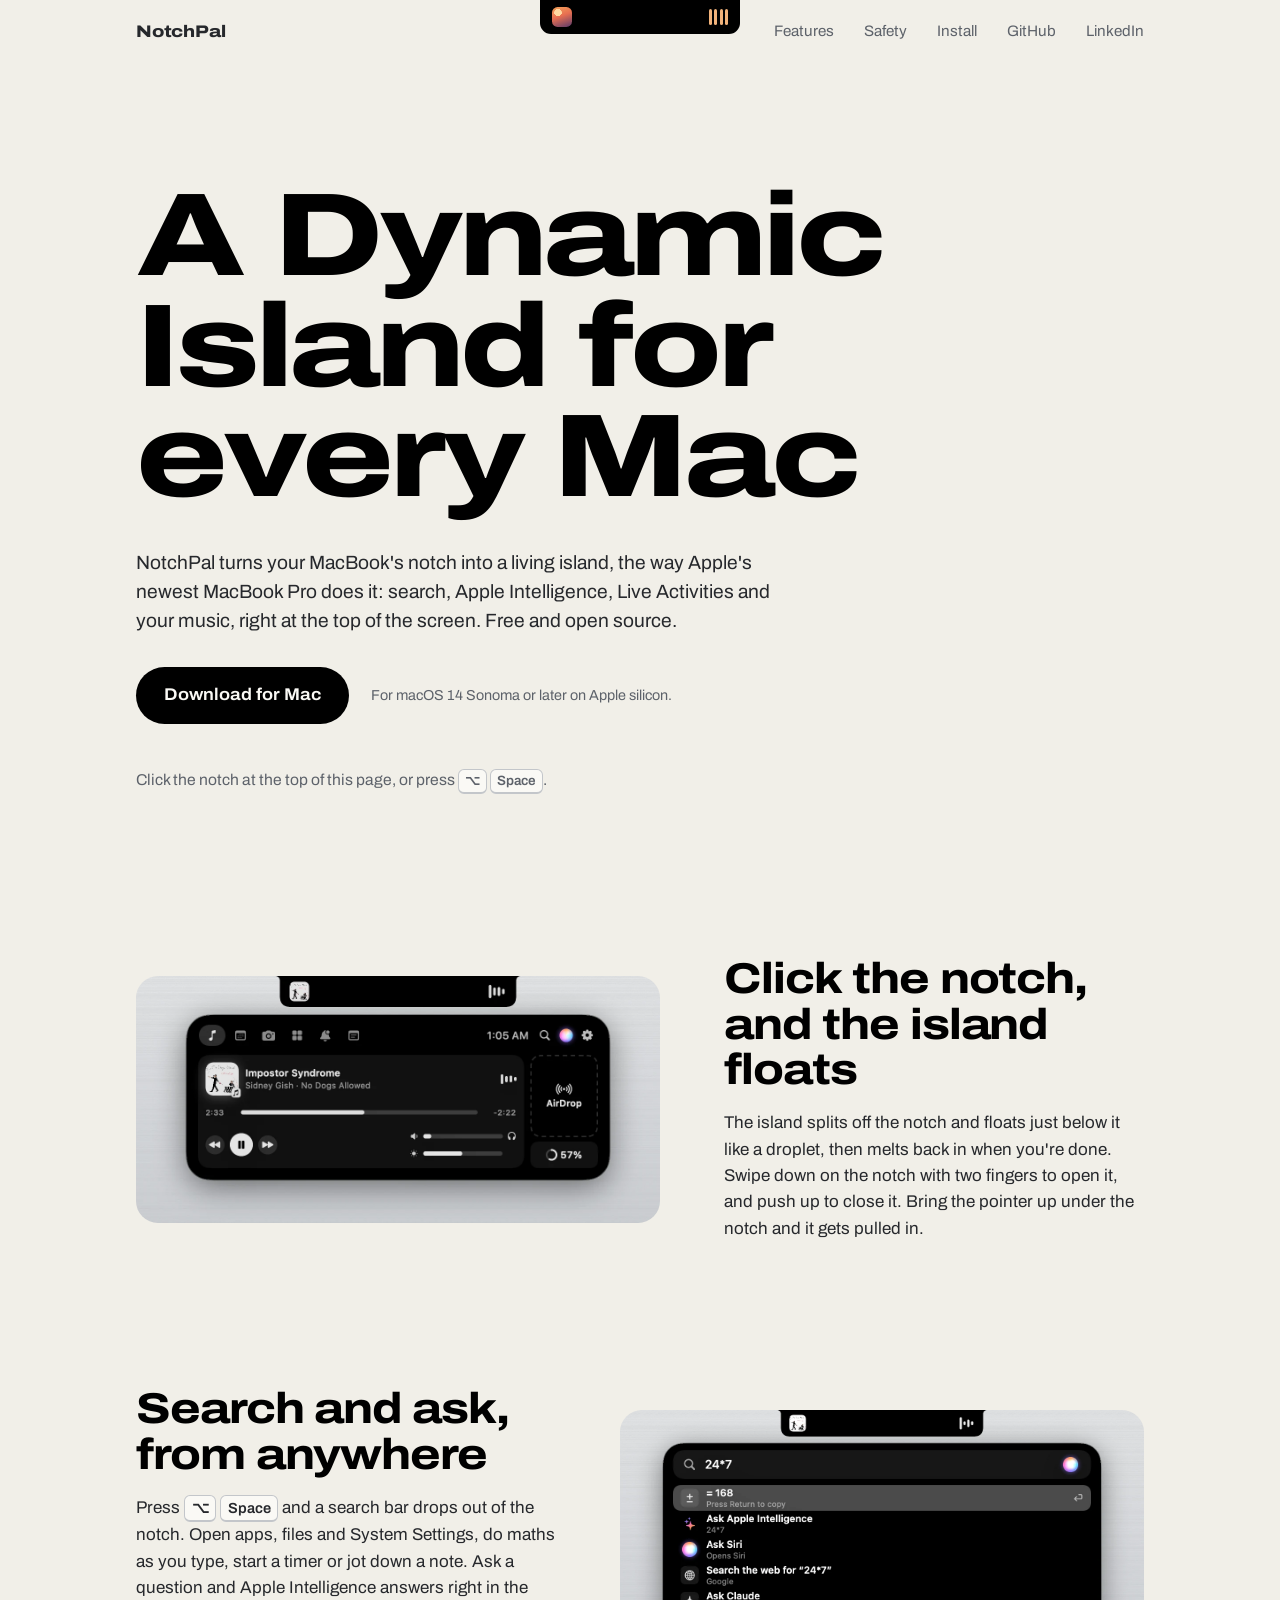
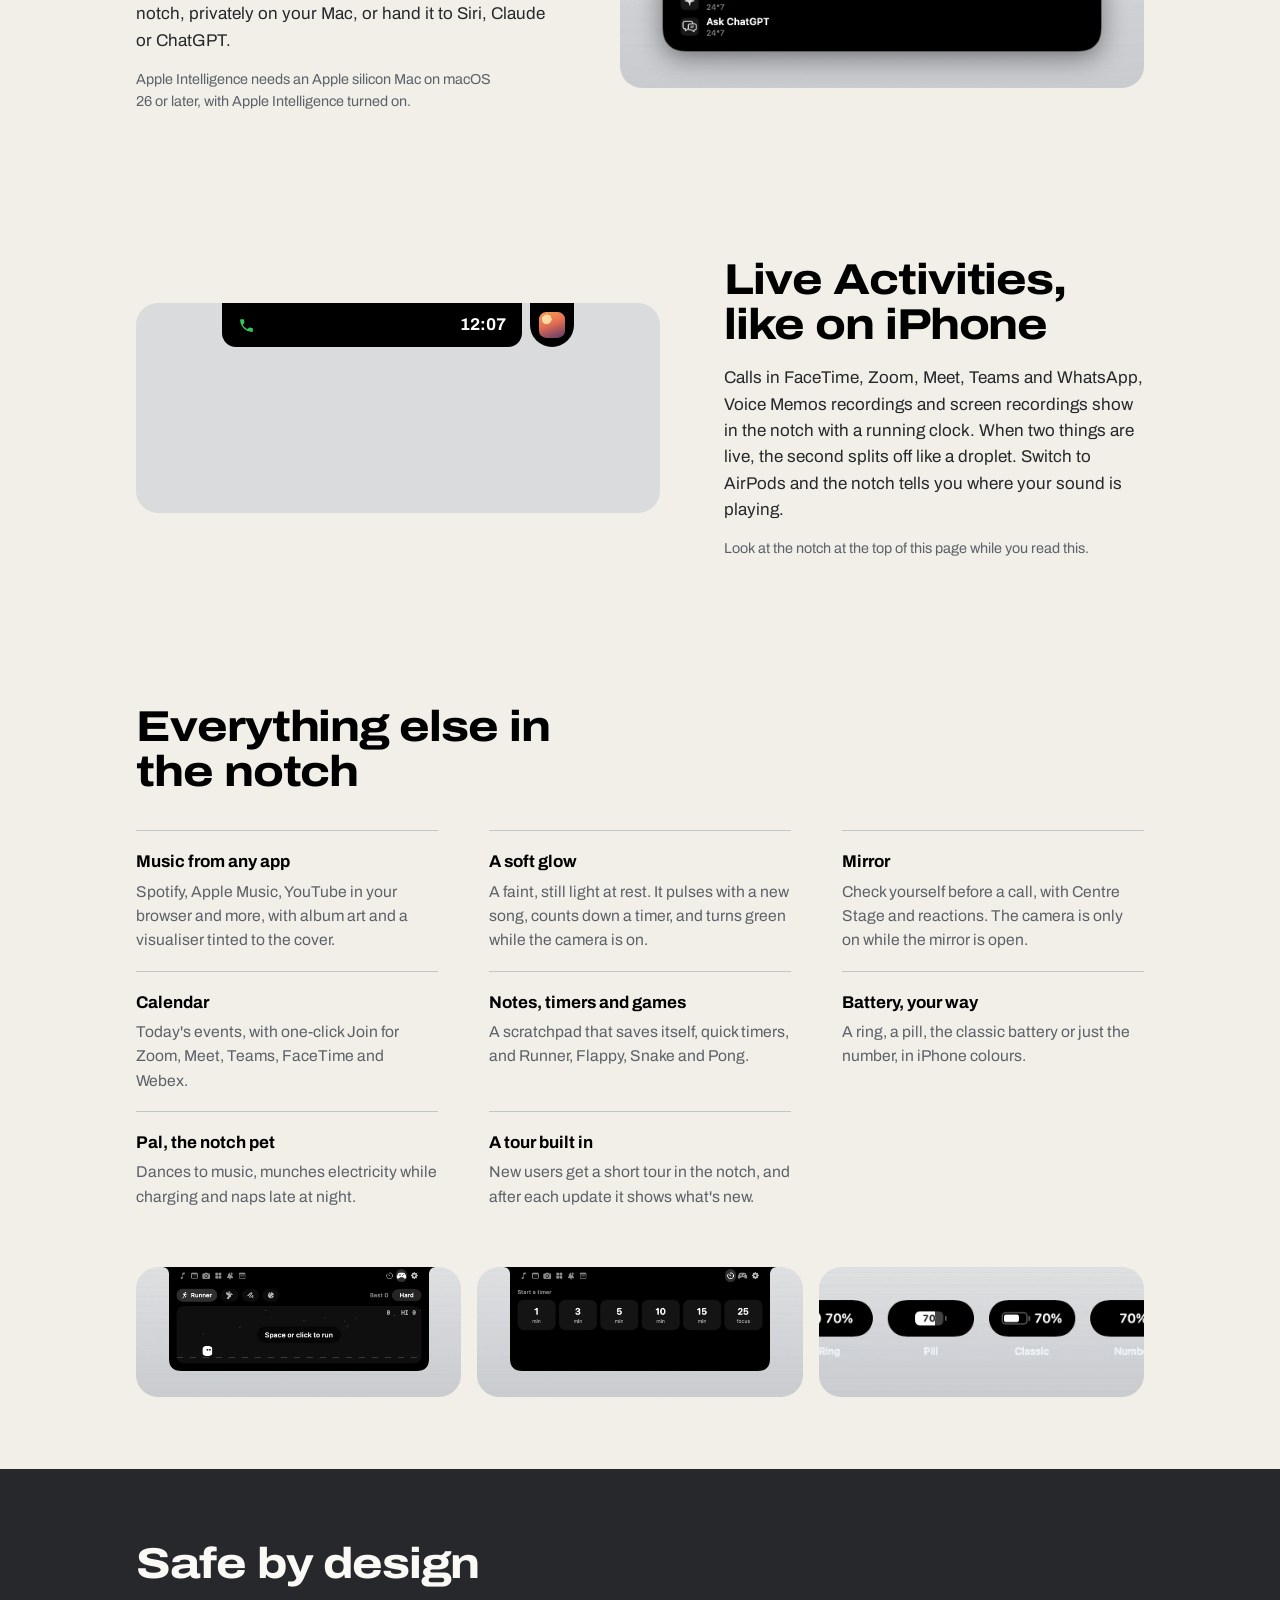
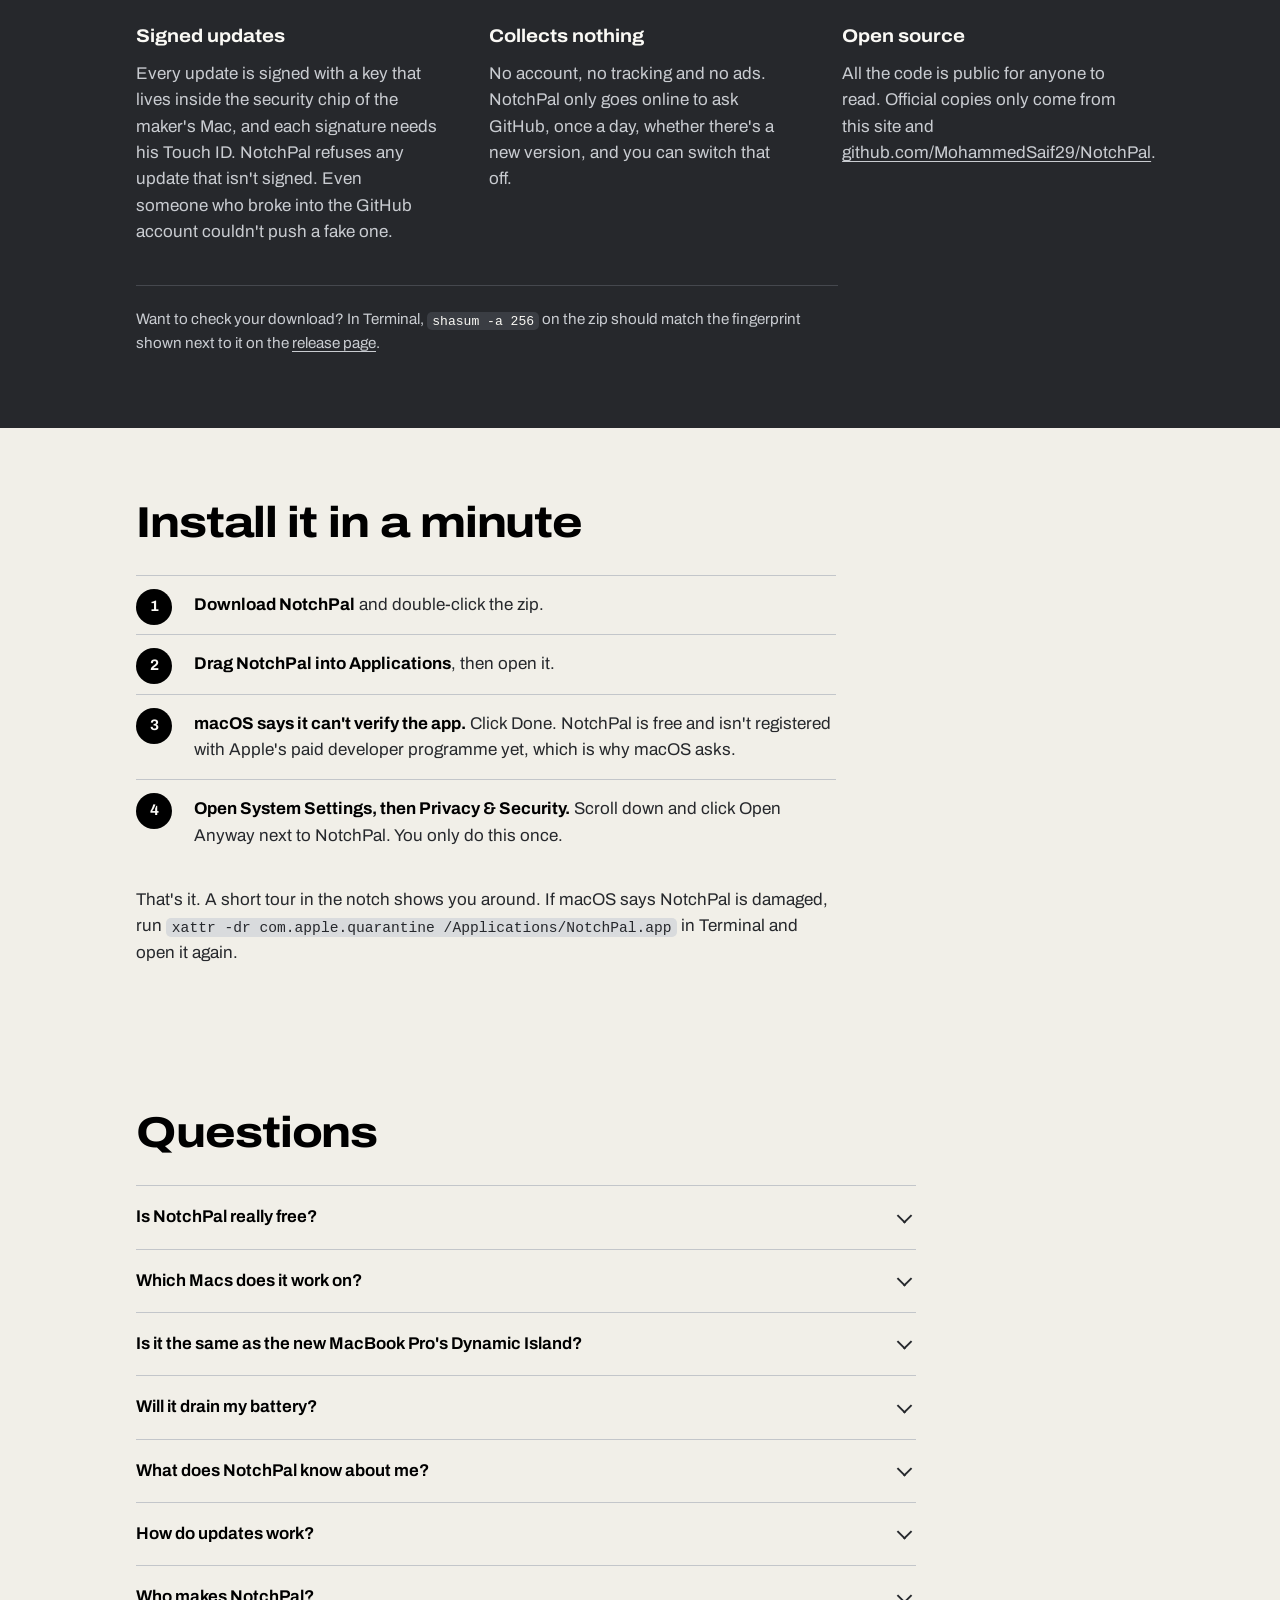
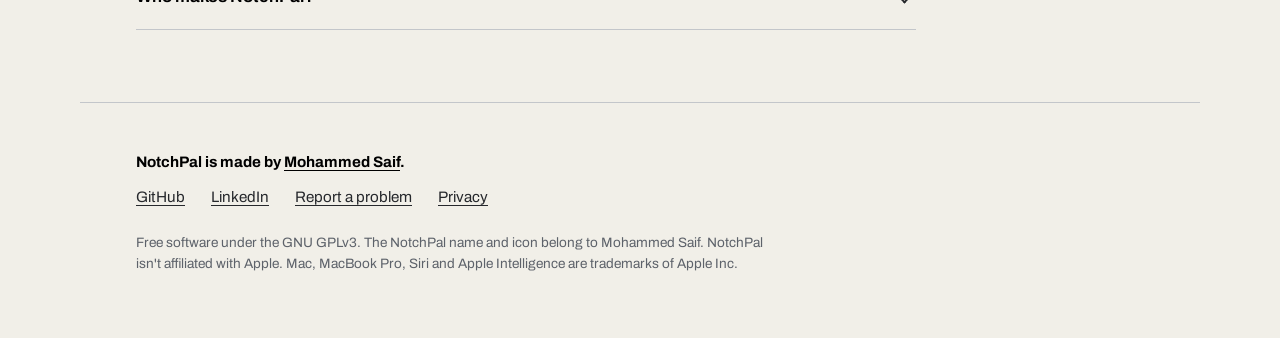
==== commit 53f39bdf: "Website: link Mohammed Saif's LinkedIn from the menu and the maker credit Co-Authored-By: Claude Fab" ====
--- a/website/index.html
+++ b/website/index.html
@@ -32,7 +32,7 @@
     "downloadUrl": "https://github.com/MohammedSaif29/NotchPal/releases/latest",
     "license": "https://www.gnu.org/licenses/gpl-3.0.html",
     "offers": { "@type": "Offer", "price": "0", "priceCurrency": "USD" },
-    "author": { "@type": "Person", "name": "Mohammed Saif", "url": "https://github.com/MohammedSaif29" }
+    "author": { "@type": "Person", "name": "Mohammed Saif", "url": "https://www.linkedin.com/in/saif-mohammed-939902335/", "sameAs": ["https://github.com/MohammedSaif29"] }
   }
   </script>
   <link rel="stylesheet" href="styles.css">
@@ -135,6 +135,7 @@
       <a href="#safety">Safety</a>
       <a href="#install">Install</a>
       <a href="https://github.com/MohammedSaif29/NotchPal">GitHub</a>
+      <a href="https://www.linkedin.com/in/saif-mohammed-939902335/">LinkedIn</a>
     </nav>
   </header>
 
@@ -261,13 +262,13 @@
       </details>
       <details>
         <summary>Who makes NotchPal?</summary>
-        <p>Mohammed Saif, a student developer. Found a bug or have an idea? <a href="https://github.com/MohammedSaif29/NotchPal/issues/new/choose">Open an issue on GitHub</a>.</p>
+        <p><a href="https://www.linkedin.com/in/saif-mohammed-939902335/">Mohammed Saif</a>, a student developer. Say hello on <a href="https://www.linkedin.com/in/saif-mohammed-939902335/">LinkedIn</a>. Found a bug or have an idea? <a href="https://github.com/MohammedSaif29/NotchPal/issues/new/choose">Open an issue on GitHub</a>.</p>
       </details>
     </section>
   </main>
 
   <footer class="foot">
-    <p class="made">NotchPal is made by Mohammed Saif.</p>
+    <p class="made">NotchPal is made by <a href="https://www.linkedin.com/in/saif-mohammed-939902335/">Mohammed Saif</a>.</p>
     <nav aria-label="More">
       <a href="https://github.com/MohammedSaif29/NotchPal">GitHub</a>
       <a href="https://www.linkedin.com/in/saif-mohammed-939902335/">LinkedIn</a>
--- a/website/styles.css
+++ b/website/styles.css
@@ -367,7 +367,7 @@
   .tabs .tab:nth-child(n + 4) { display: none; }
 }
 @media (max-width: 420px) {
-  .top nav a:nth-child(2) { display: none; }
+  .top nav a:nth-child(2), .top nav a:nth-child(3) { display: none; }
 }
 
 @media (prefers-reduced-motion: reduce) {
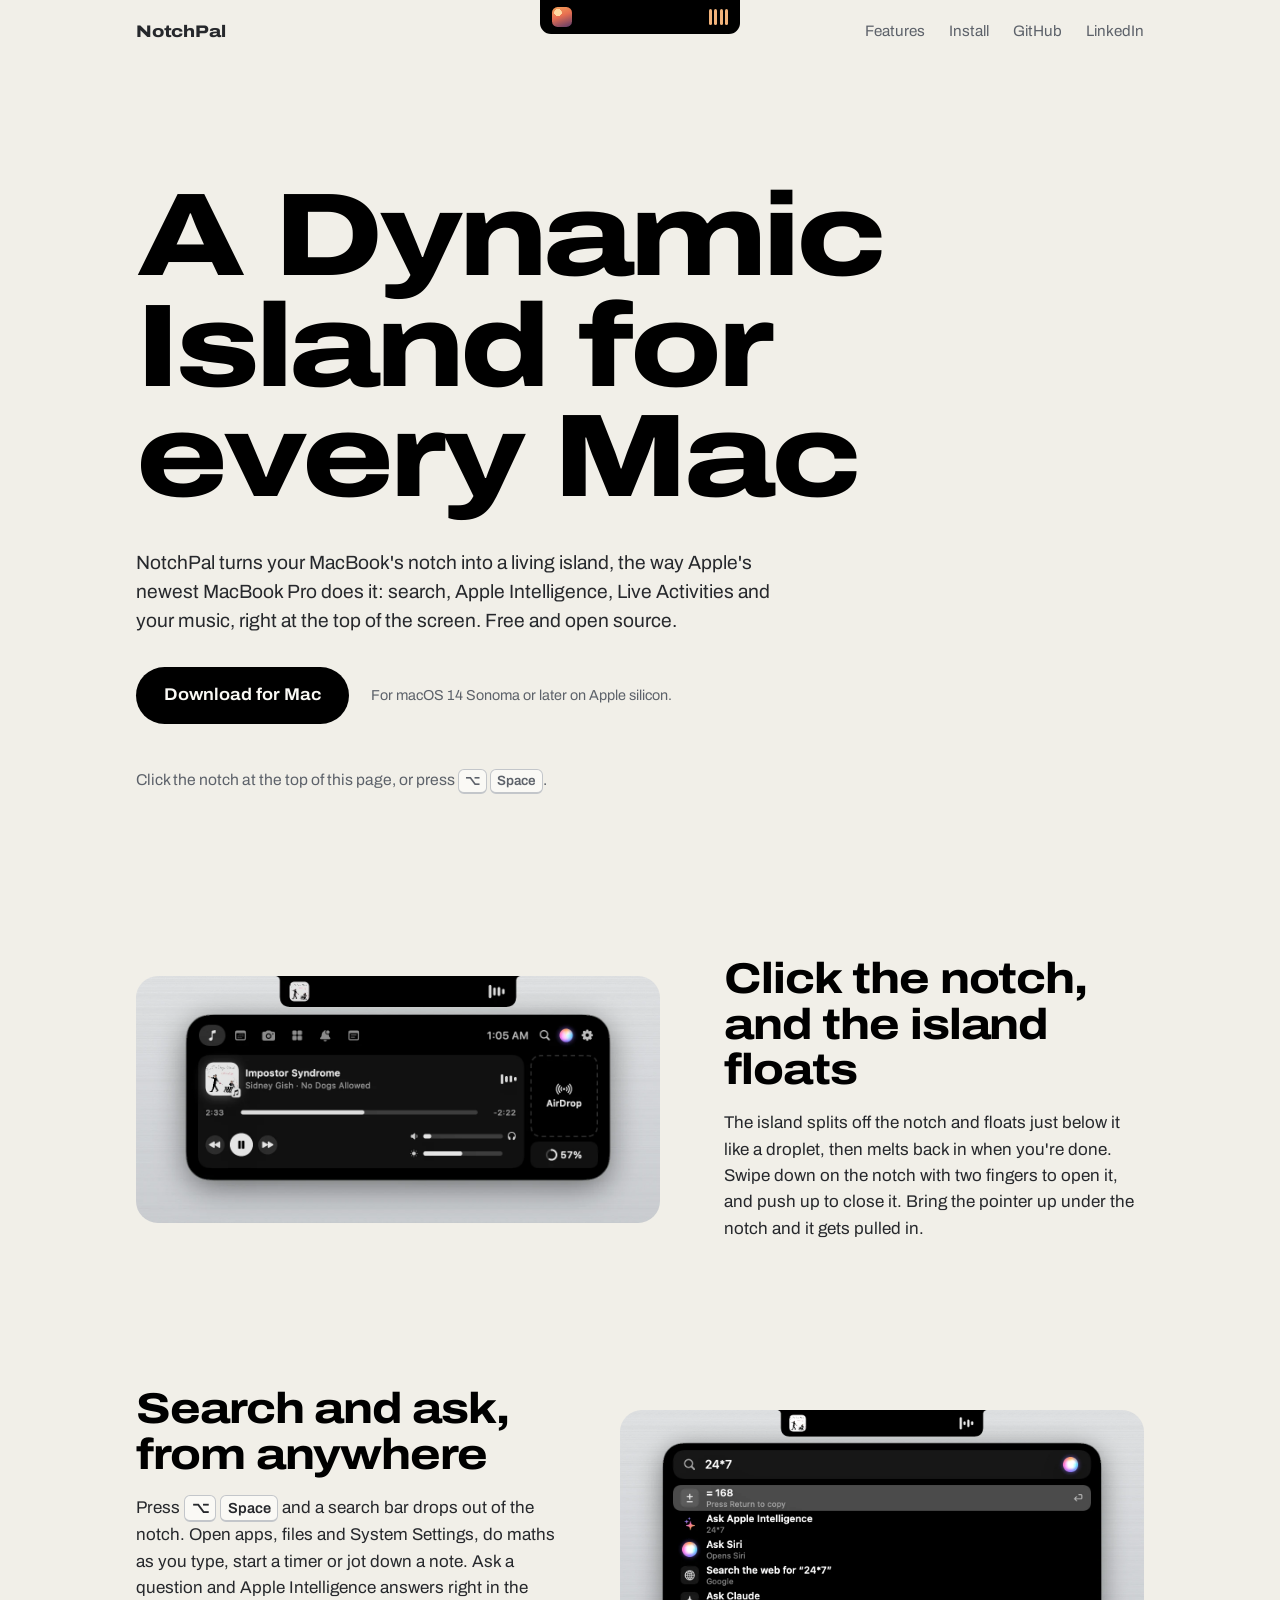
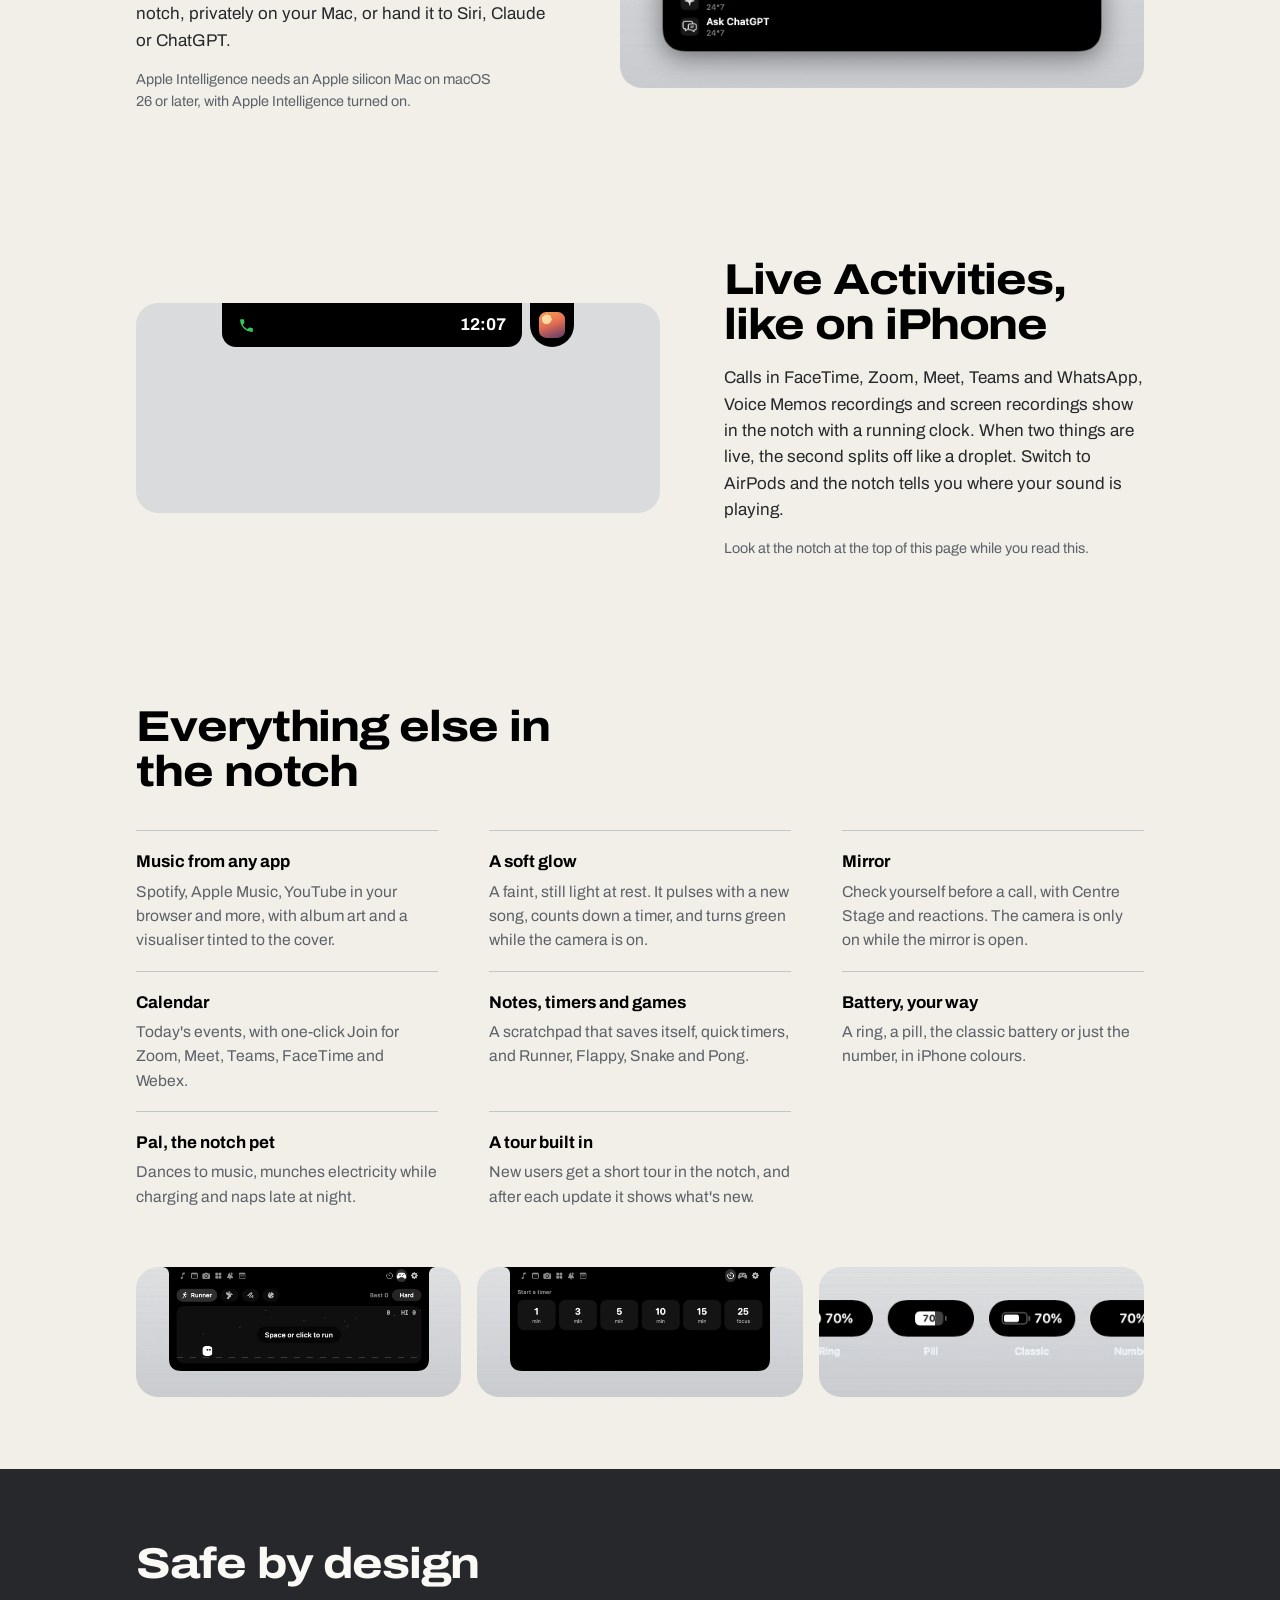
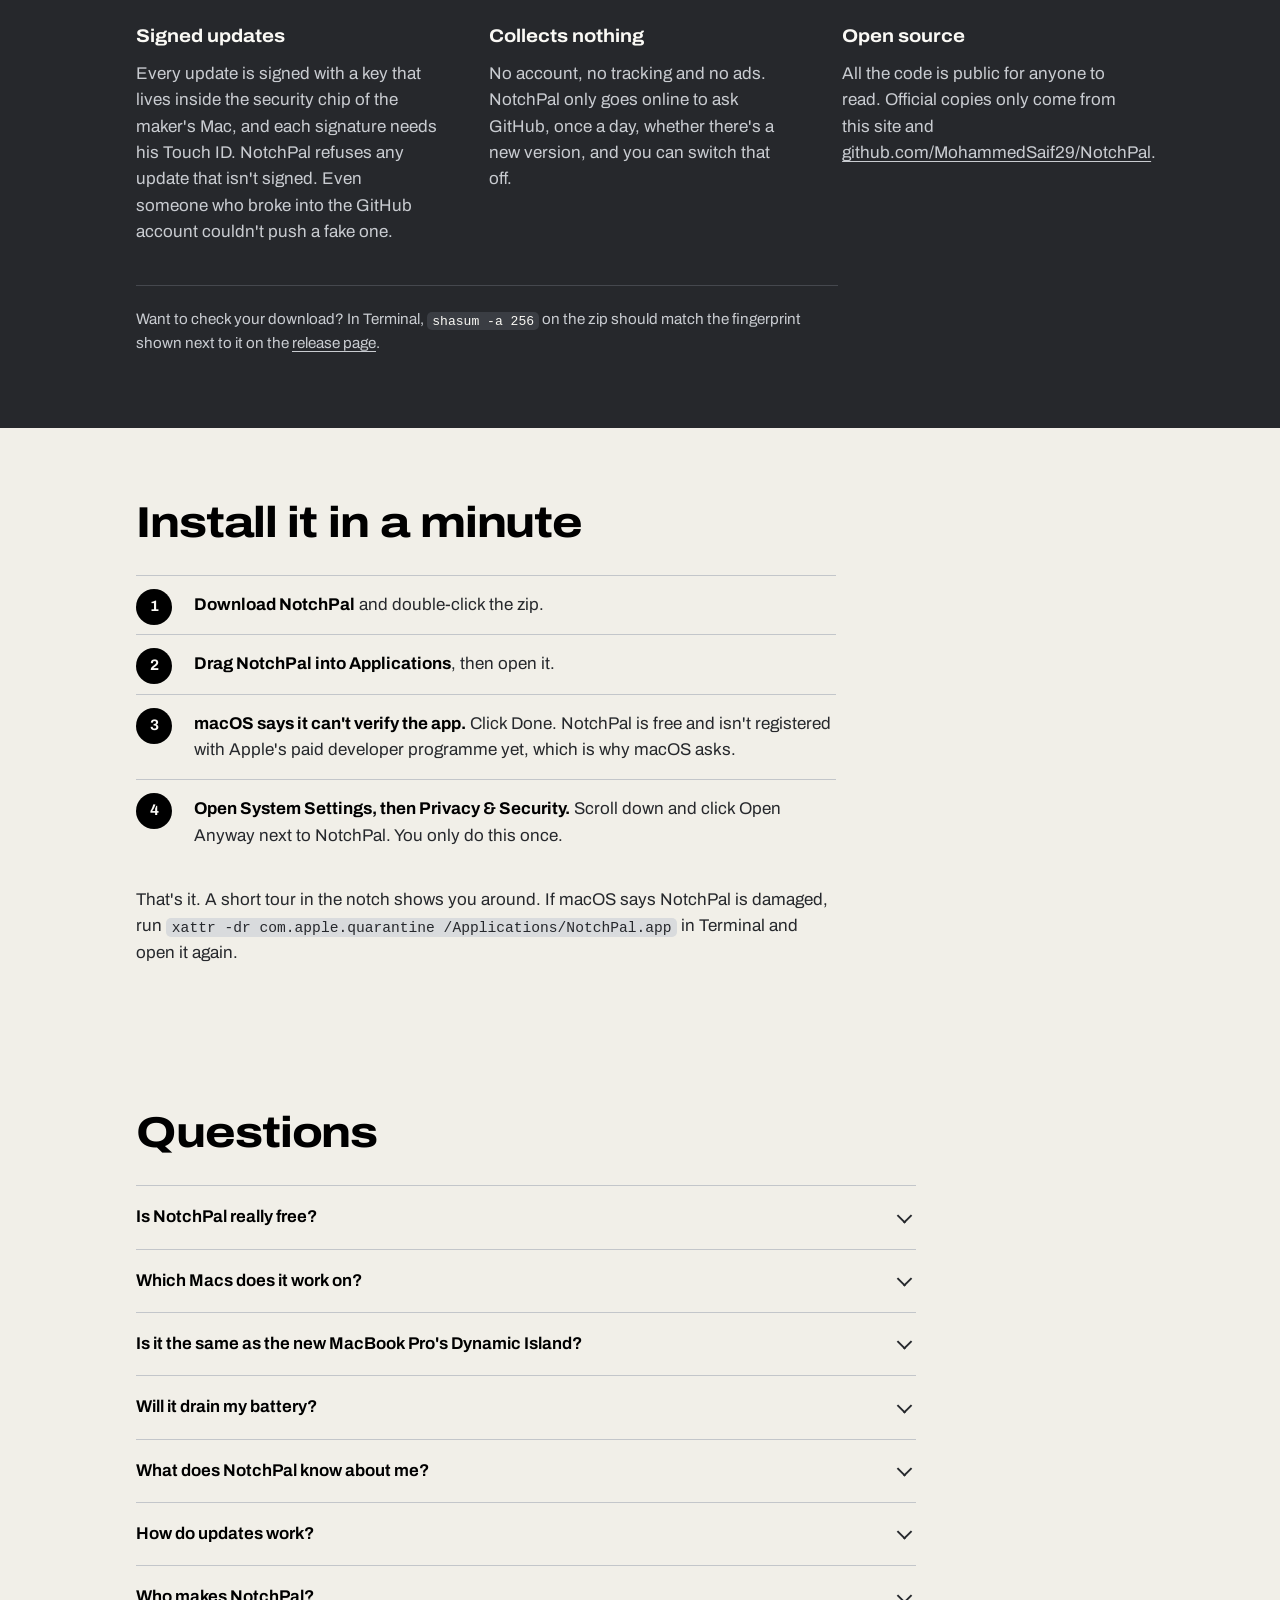
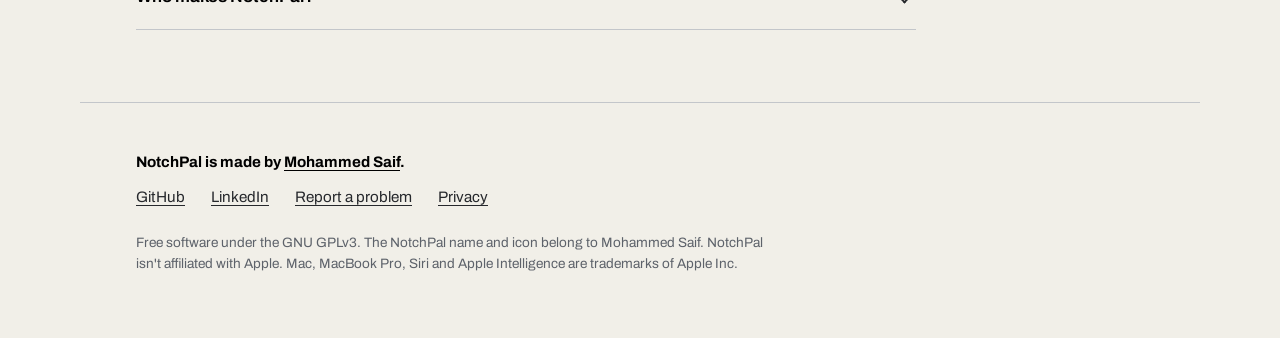
==== commit caf172d0: "Website: keep the menu clear of the notch and its droplet The call droplet overlapped the menu on la" ====
--- a/website/index.html
+++ b/website/index.html
@@ -132,7 +132,6 @@
     <a class="wordmark" href="./" aria-label="NotchPal home">NotchPal</a>
     <nav aria-label="Main">
       <a href="#features">Features</a>
-      <a href="#safety">Safety</a>
       <a href="#install">Install</a>
       <a href="https://github.com/MohammedSaif29/NotchPal">GitHub</a>
       <a href="https://www.linkedin.com/in/saif-mohammed-939902335/">LinkedIn</a>
--- a/website/styles.css
+++ b/website/styles.css
@@ -79,7 +79,7 @@
   font-weight: 800; font-stretch: 118%; font-size: 1.05rem;
   letter-spacing: -0.01em; text-decoration: none;
 }
-.top nav { display: flex; gap: clamp(14px, 2.4vw, 30px); font-size: 0.95rem; }
+.top nav { display: flex; gap: clamp(14px, 2vw, 24px); font-size: 0.95rem; }
 .top nav a { text-decoration: none; color: var(--gray); }
 .top nav a:hover { color: var(--ink); }
 
@@ -356,9 +356,13 @@
 
 /* ---------- Small screens ---------- */
 
+/* Below this width the menu would sit under the notch and its droplet, so it moves down. */
+@media (max-width: 1000px) {
+  .top { height: auto; padding-top: 52px; }
+}
+
 @media (max-width: 760px) {
   :root { --notch-w: 150px; }
-  .top { height: auto; padding-top: 52px; }
   .feature, .feature-flip { grid-template-columns: 1fr; }
   .feature-flip .screen { order: 0; }
   .strip { grid-template-columns: 1fr; }
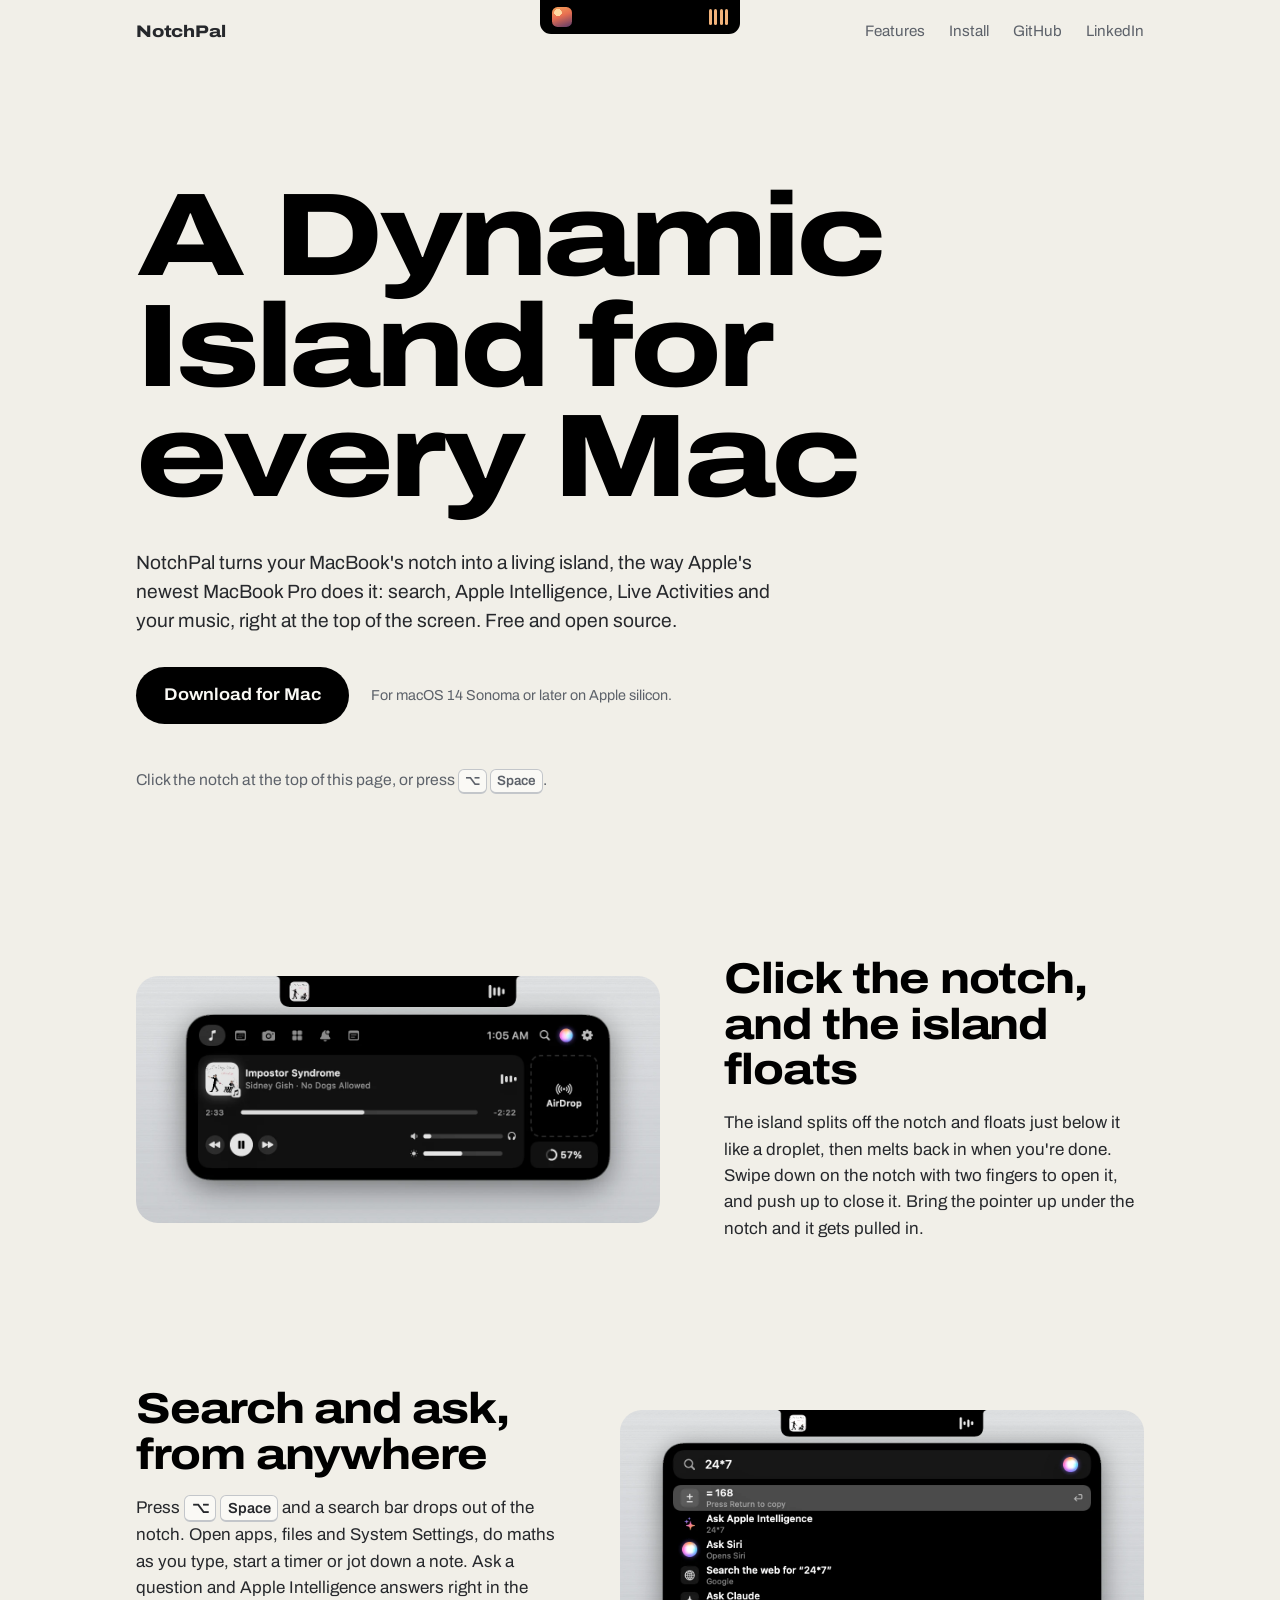
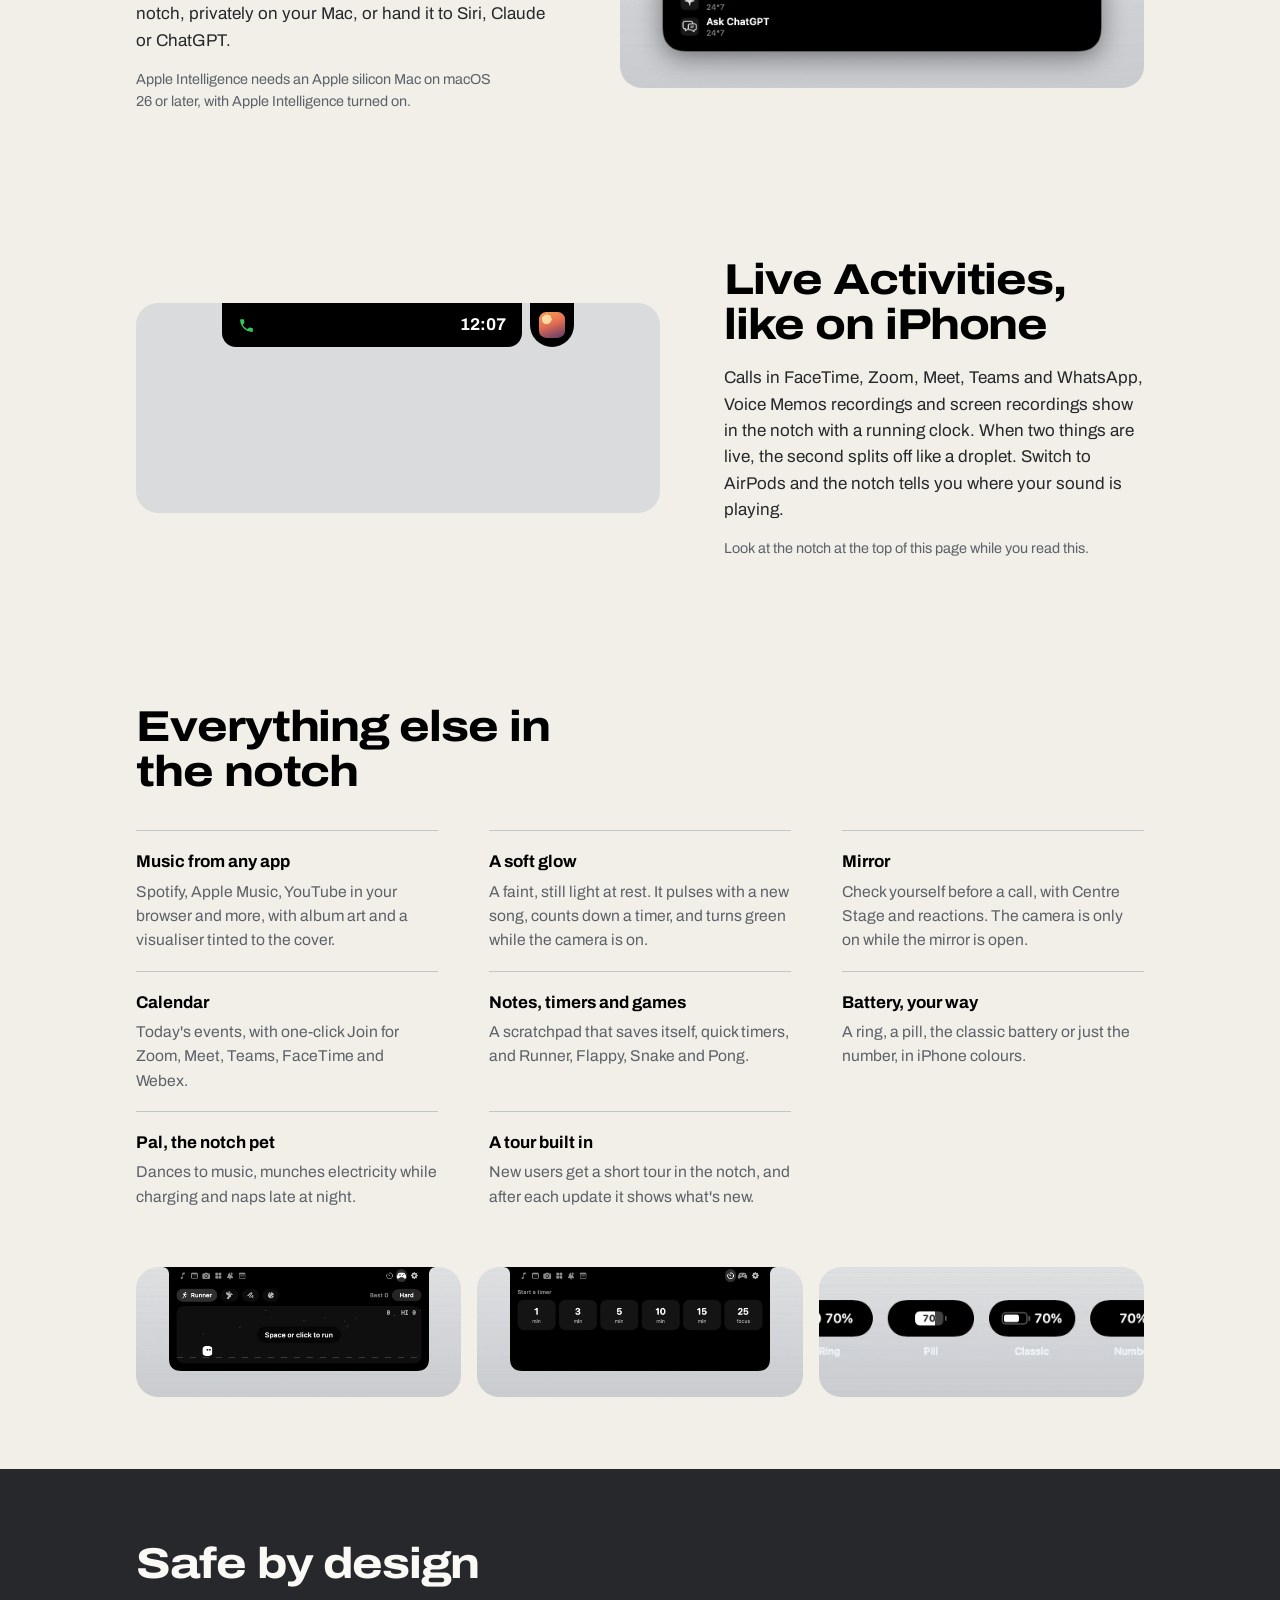
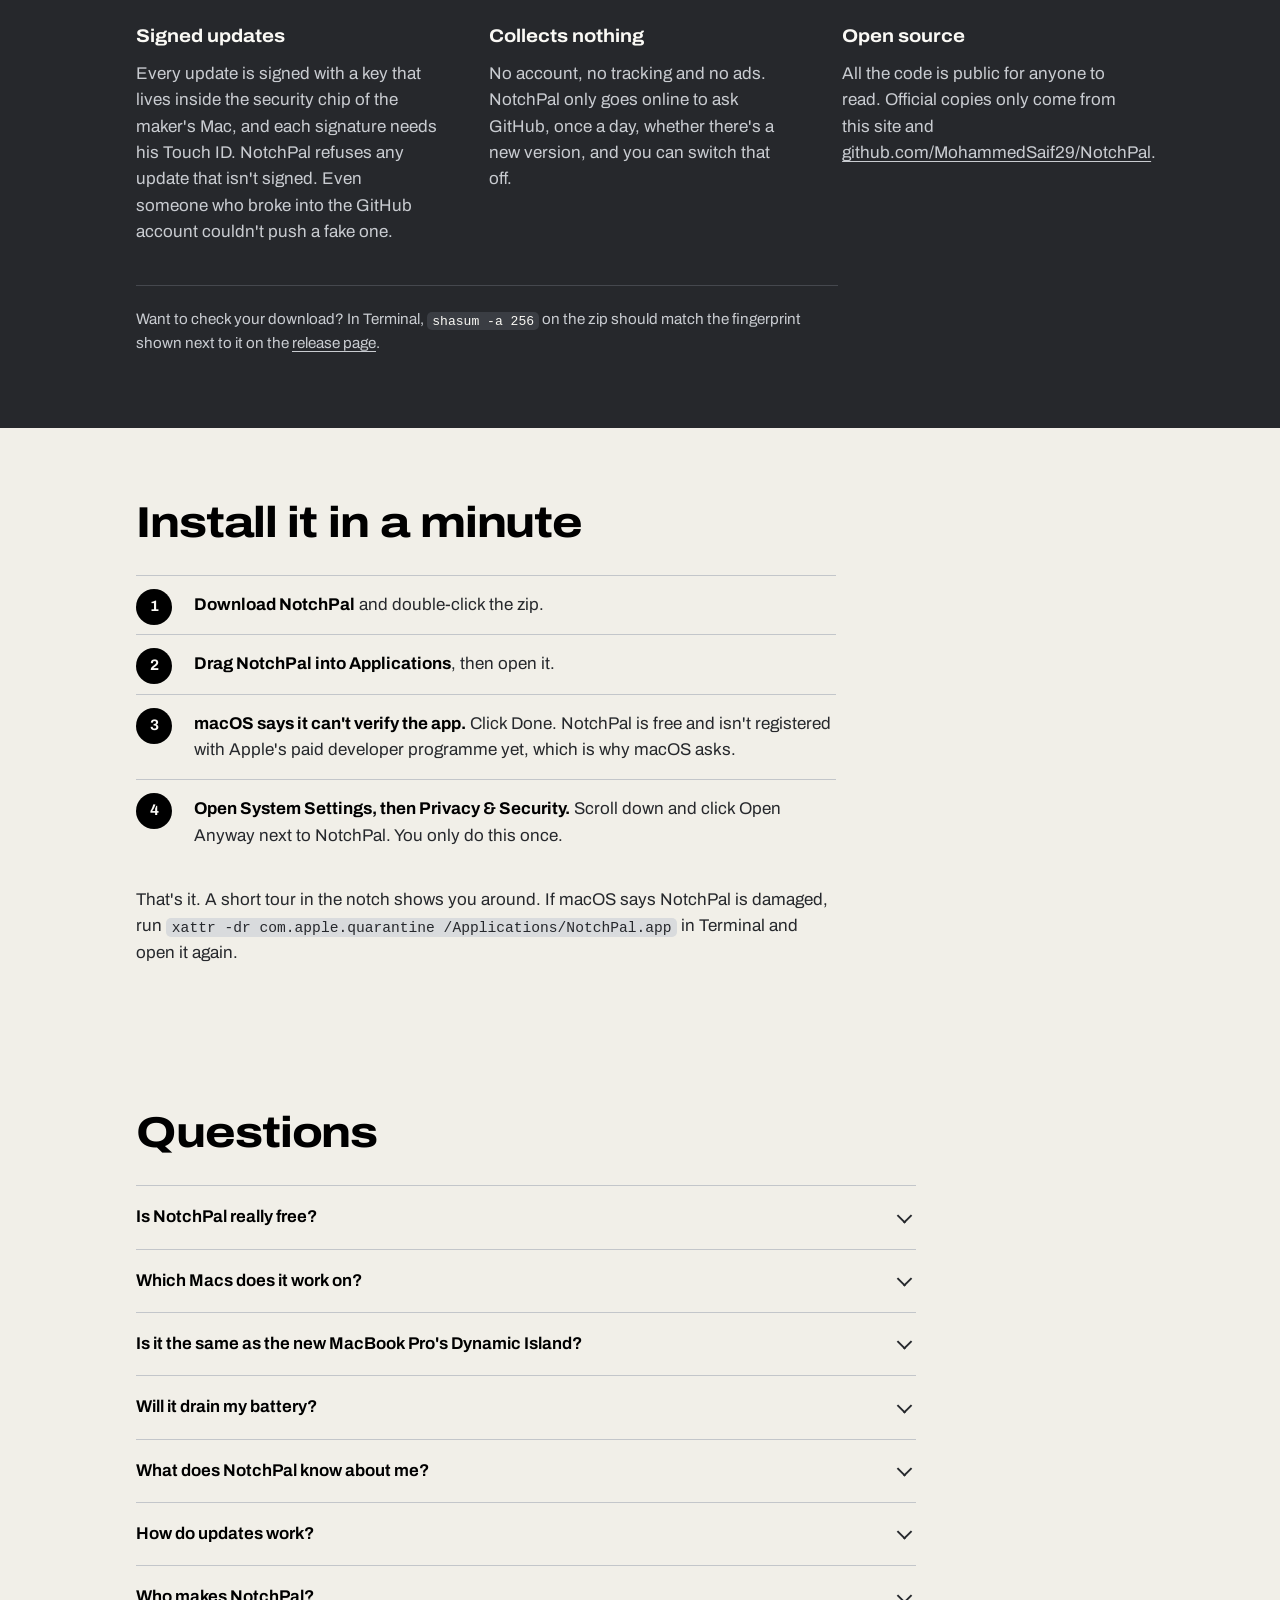
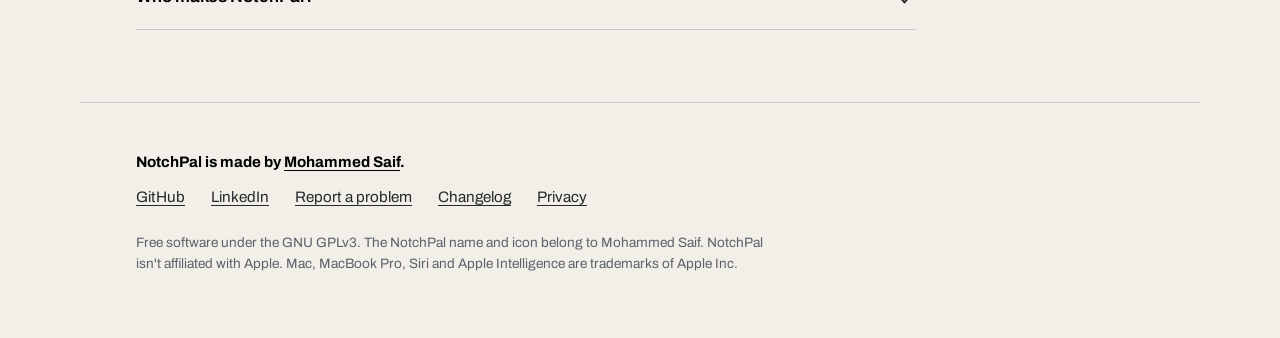
==== commit 197827fc: "Website: a changelog page with every release changelog.html lists all seven releases, newest first, " ====
--- a/website/index.html
+++ b/website/index.html
@@ -5,15 +5,15 @@
   <meta name="viewport" content="width=device-width, initial-scale=1, viewport-fit=cover">
   <title>NotchPal: a free Dynamic Island for every Mac</title>
   <meta name="description" content="NotchPal turns your MacBook's notch into a Dynamic Island like the new MacBook Pro's: search, Apple Intelligence, Live Activities and music in the notch. Free and open source for macOS 14 and later.">
-  <link rel="canonical" href="https://getnotchpal.com/">
+  <link rel="canonical" href="https://notchpal.mohammedsaif.dev/">
   <meta name="theme-color" content="#f1efe8">
   <link rel="icon" href="favicon.svg" type="image/svg+xml">
   <meta property="og:type" content="website">
   <meta property="og:site_name" content="NotchPal">
-  <meta property="og:url" content="https://getnotchpal.com/">
+  <meta property="og:url" content="https://notchpal.mohammedsaif.dev/">
   <meta property="og:title" content="NotchPal: a free Dynamic Island for every Mac">
   <meta property="og:description" content="Search, Apple Intelligence, Live Activities and music in your MacBook's notch. Free and open source.">
-  <meta property="og:image" content="https://getnotchpal.com/img/share.png">
+  <meta property="og:image" content="https://notchpal.mohammedsaif.dev/img/share.png">
   <meta property="og:image:width" content="1200">
   <meta property="og:image:height" content="630">
   <meta property="og:image:alt" content="NotchPal: a Dynamic Island for every Mac, with the island floating below a MacBook notch">
@@ -24,8 +24,8 @@
     "@type": "SoftwareApplication",
     "name": "NotchPal",
     "description": "NotchPal turns a MacBook's notch into a Dynamic Island with search, Apple Intelligence, Live Activities and music.",
-    "url": "https://getnotchpal.com/",
-    "image": "https://getnotchpal.com/img/share.png",
+    "url": "https://notchpal.mohammedsaif.dev/",
+    "image": "https://notchpal.mohammedsaif.dev/img/share.png",
     "applicationCategory": "UtilitiesApplication",
     "operatingSystem": "macOS 14 or later",
     "softwareVersion": "0.7.1",
@@ -257,7 +257,7 @@
       </details>
       <details>
         <summary>How do updates work?</summary>
-        <p>When a new version is out, the notch tells you. Click Update and NotchPal downloads it, checks its signature and restarts by itself. Your settings stay.</p>
+        <p>When a new version is out, the notch tells you. Click Update and NotchPal downloads it, checks its signature and restarts by itself. Your settings stay. See what changed in each version on the <a href="changelog.html">changelog</a>.</p>
       </details>
       <details>
         <summary>Who makes NotchPal?</summary>
@@ -272,9 +272,12 @@
       <a href="https://github.com/MohammedSaif29/NotchPal">GitHub</a>
       <a href="https://www.linkedin.com/in/saif-mohammed-939902335/">LinkedIn</a>
       <a href="https://github.com/MohammedSaif29/NotchPal/issues/new/choose">Report a problem</a>
+      <a href="changelog.html">Changelog</a>
       <a href="privacy.html">Privacy</a>
     </nav>
     <p class="legal">Free software under the GNU GPLv3. The NotchPal name and icon belong to Mohammed Saif. NotchPal isn't affiliated with Apple. Mac, MacBook Pro, Siri and Apple Intelligence are trademarks of Apple Inc.</p>
   </footer>
+  <!-- Cloudflare Web Analytics: counts visits with no cookies and no tracking across sites. -->
+  <script type="module" src="https://static.cloudflareinsights.com/beacon.min.js" data-cf-beacon='{"token": "f49320158de54cc093dbb9b8bc112123"}'></script>
 </body>
 </html>
--- a/website/styles.css
+++ b/website/styles.css
@@ -226,6 +226,12 @@
 .text-page p, .text-page ul { margin-top: 14px; }
 .text-page ul { padding-left: 1.2em; }
 .text-page li { margin-top: 6px; }
+
+/* Changelog: one block per release, newest first */
+.changelog .release { margin-top: 44px; padding-top: 30px; border-top: 1px solid var(--rule); }
+.changelog .release h2 { margin-top: 0; }
+.changelog .release h2 span { display: block; margin-top: 4px; font-weight: 500; font-stretch: 100%; color: var(--charcoal); }
+.changelog .released { margin-top: 6px; color: var(--gray); font-size: 0.95rem; }
 
 /* ---------- The island ---------- */
 
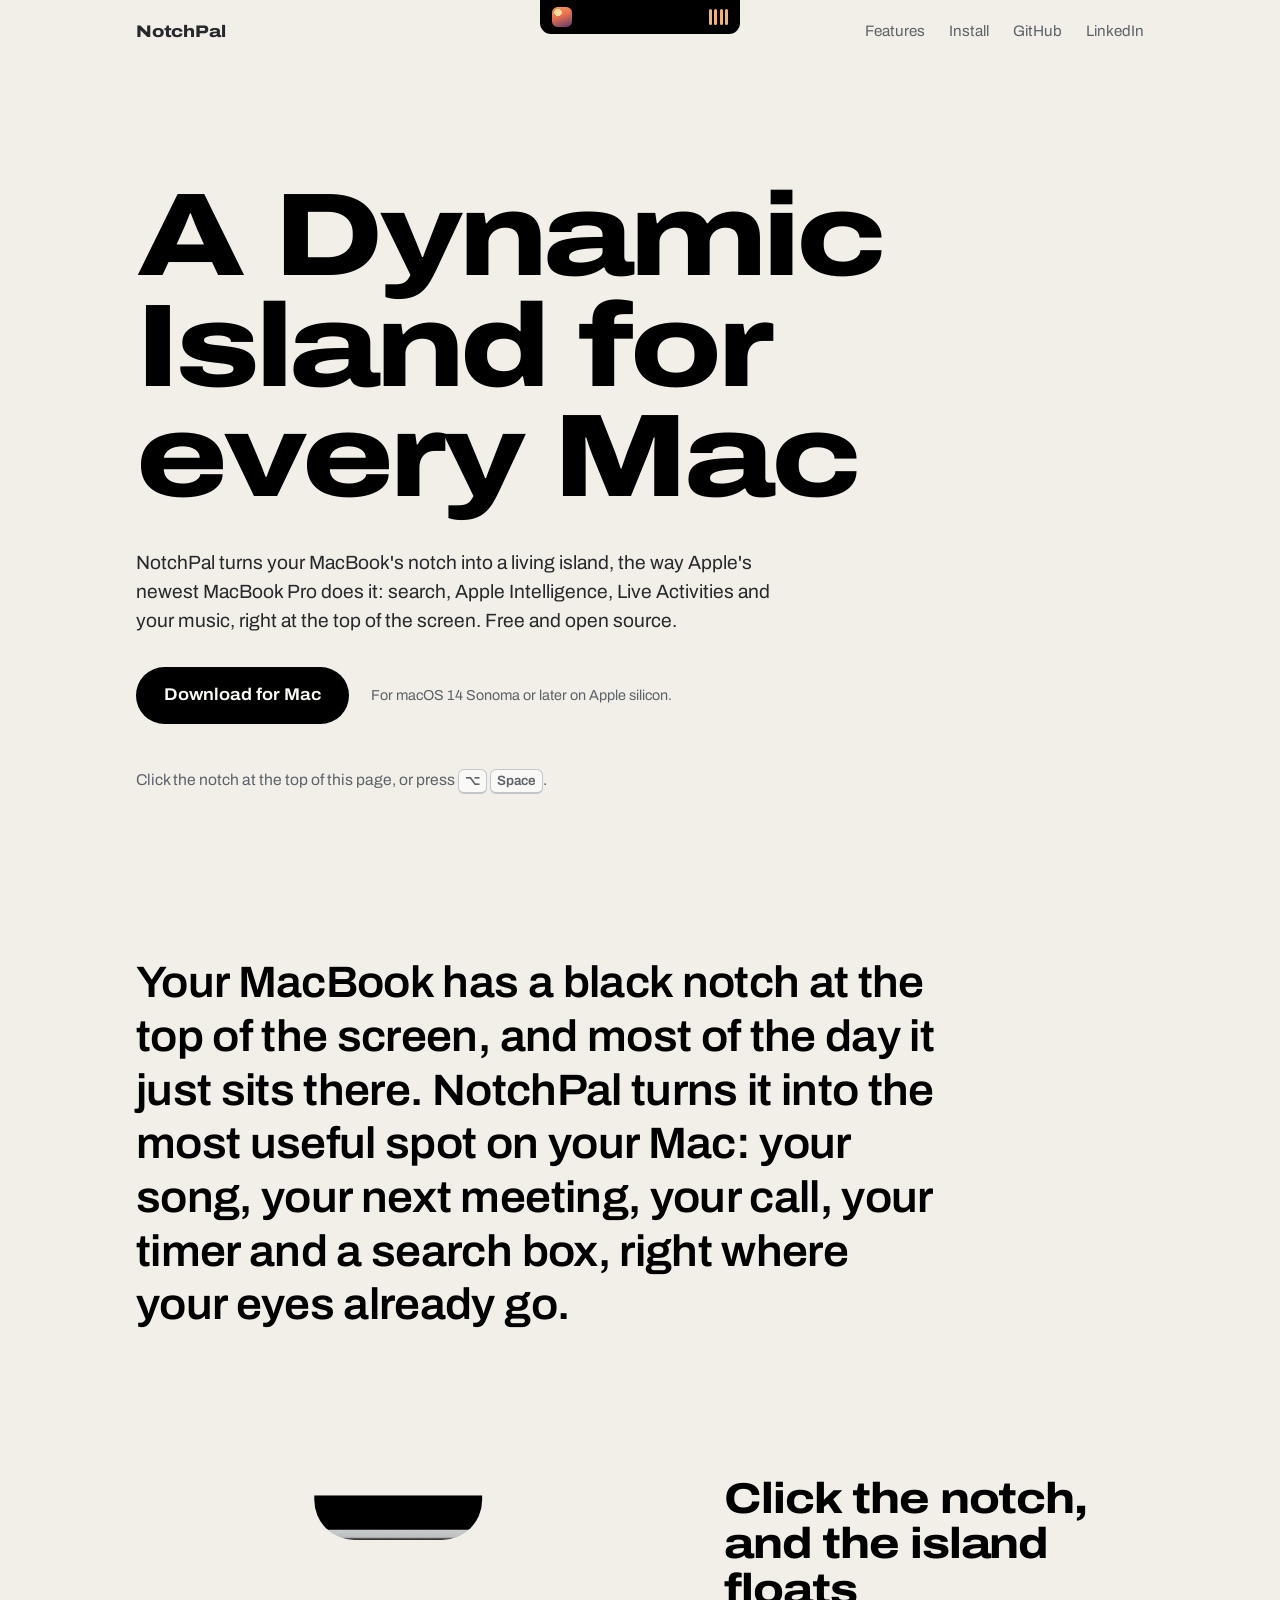
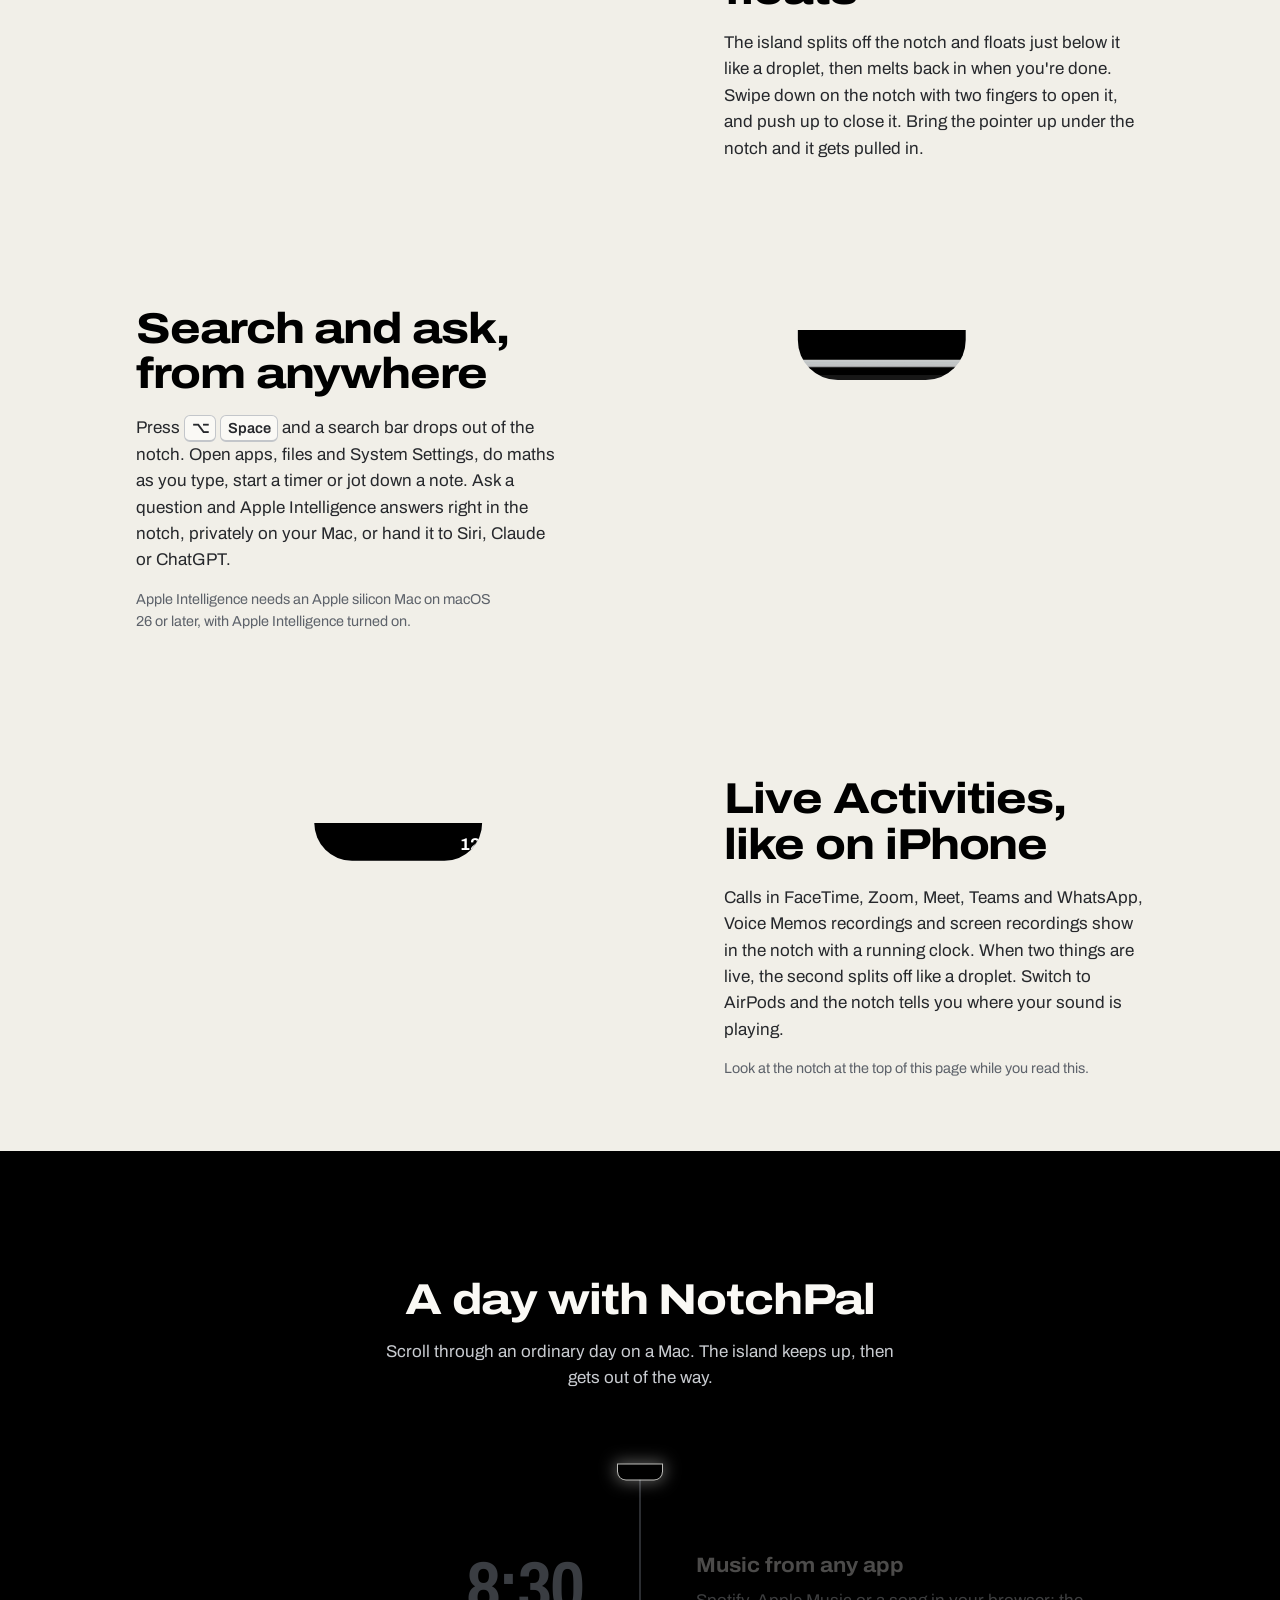
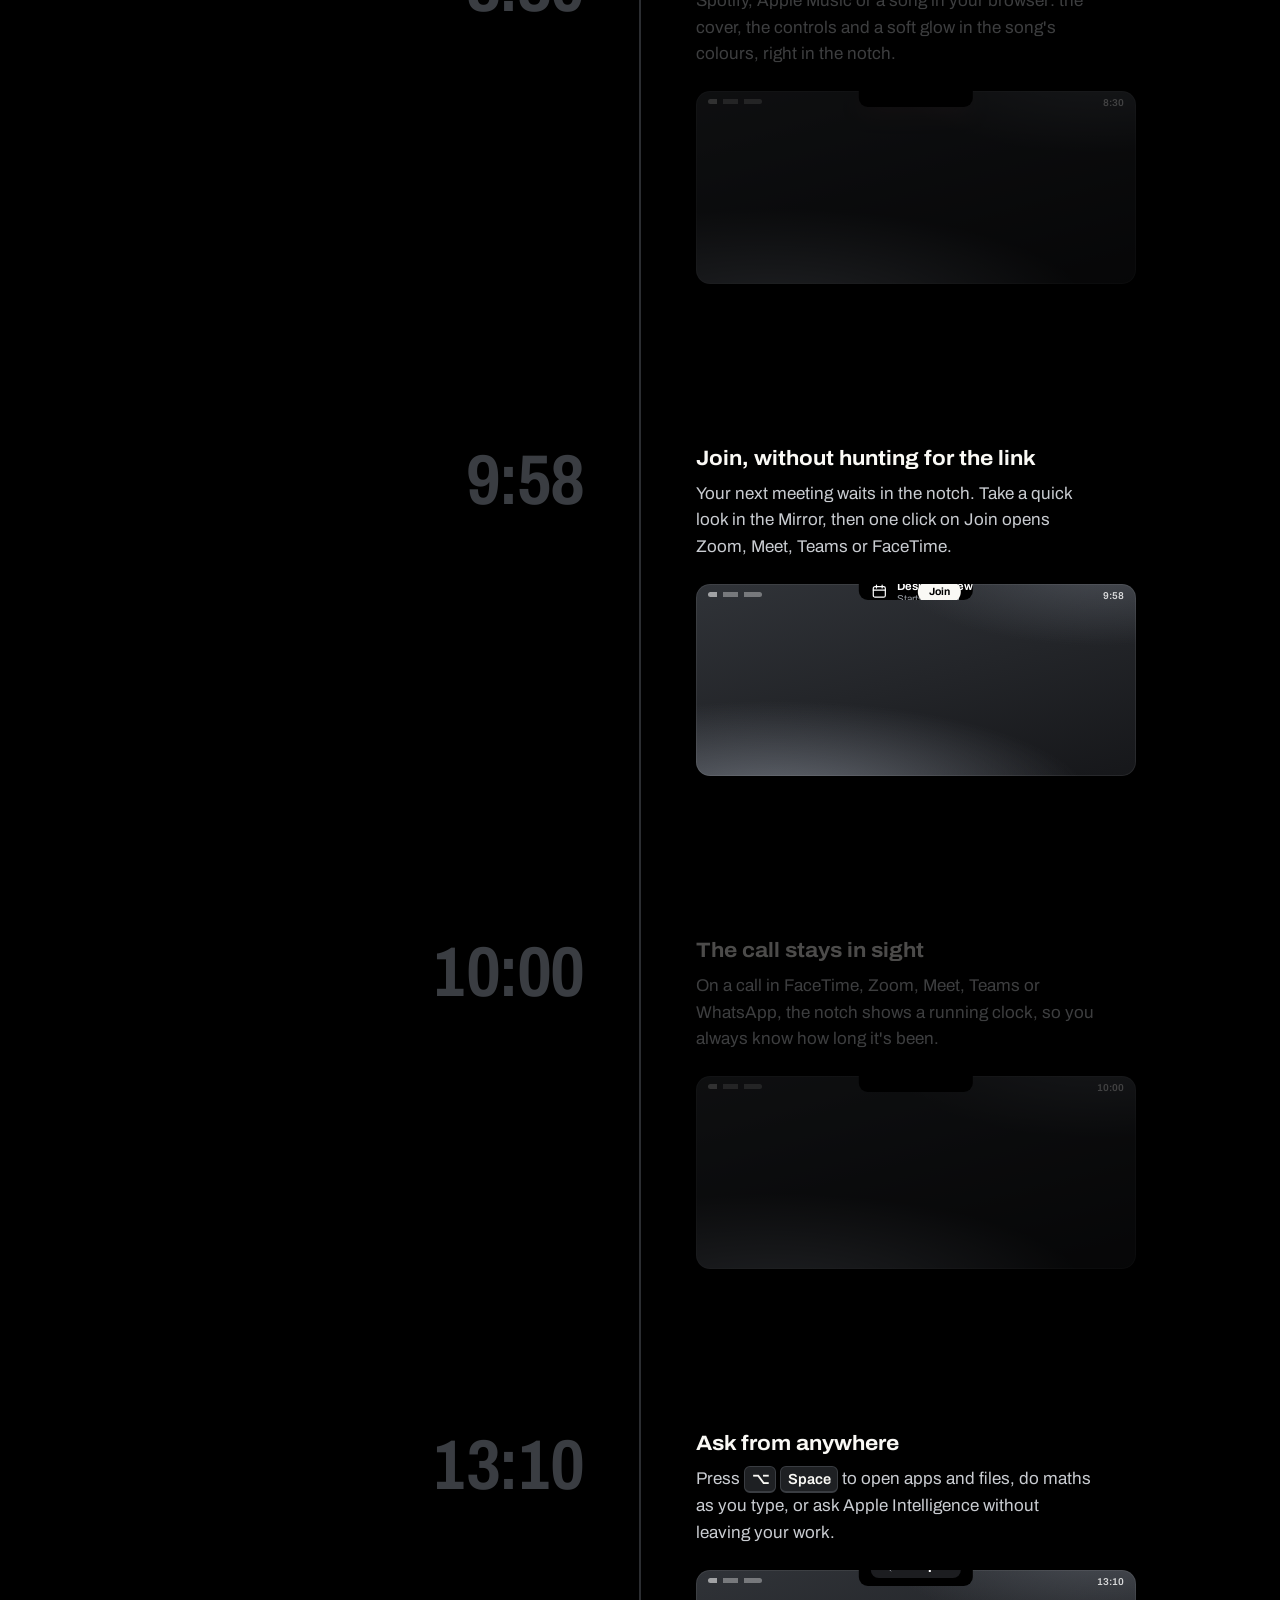
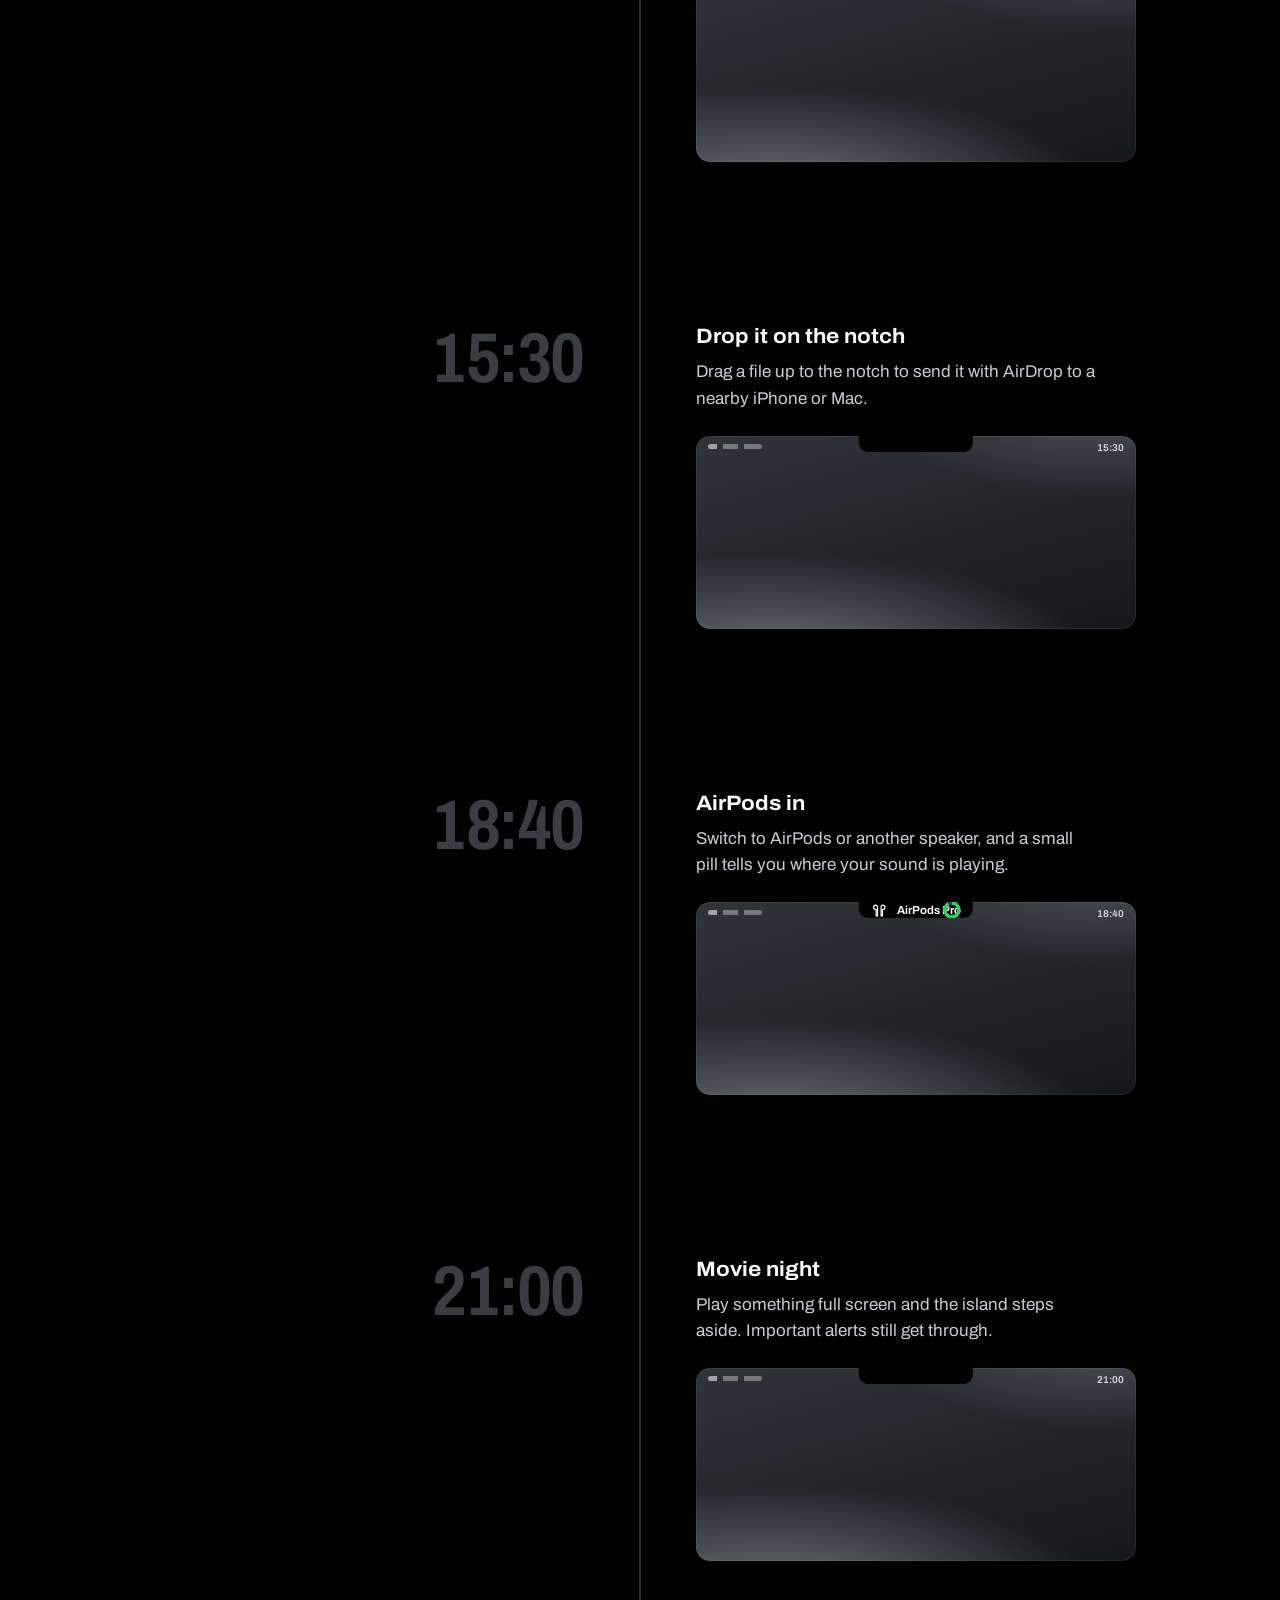
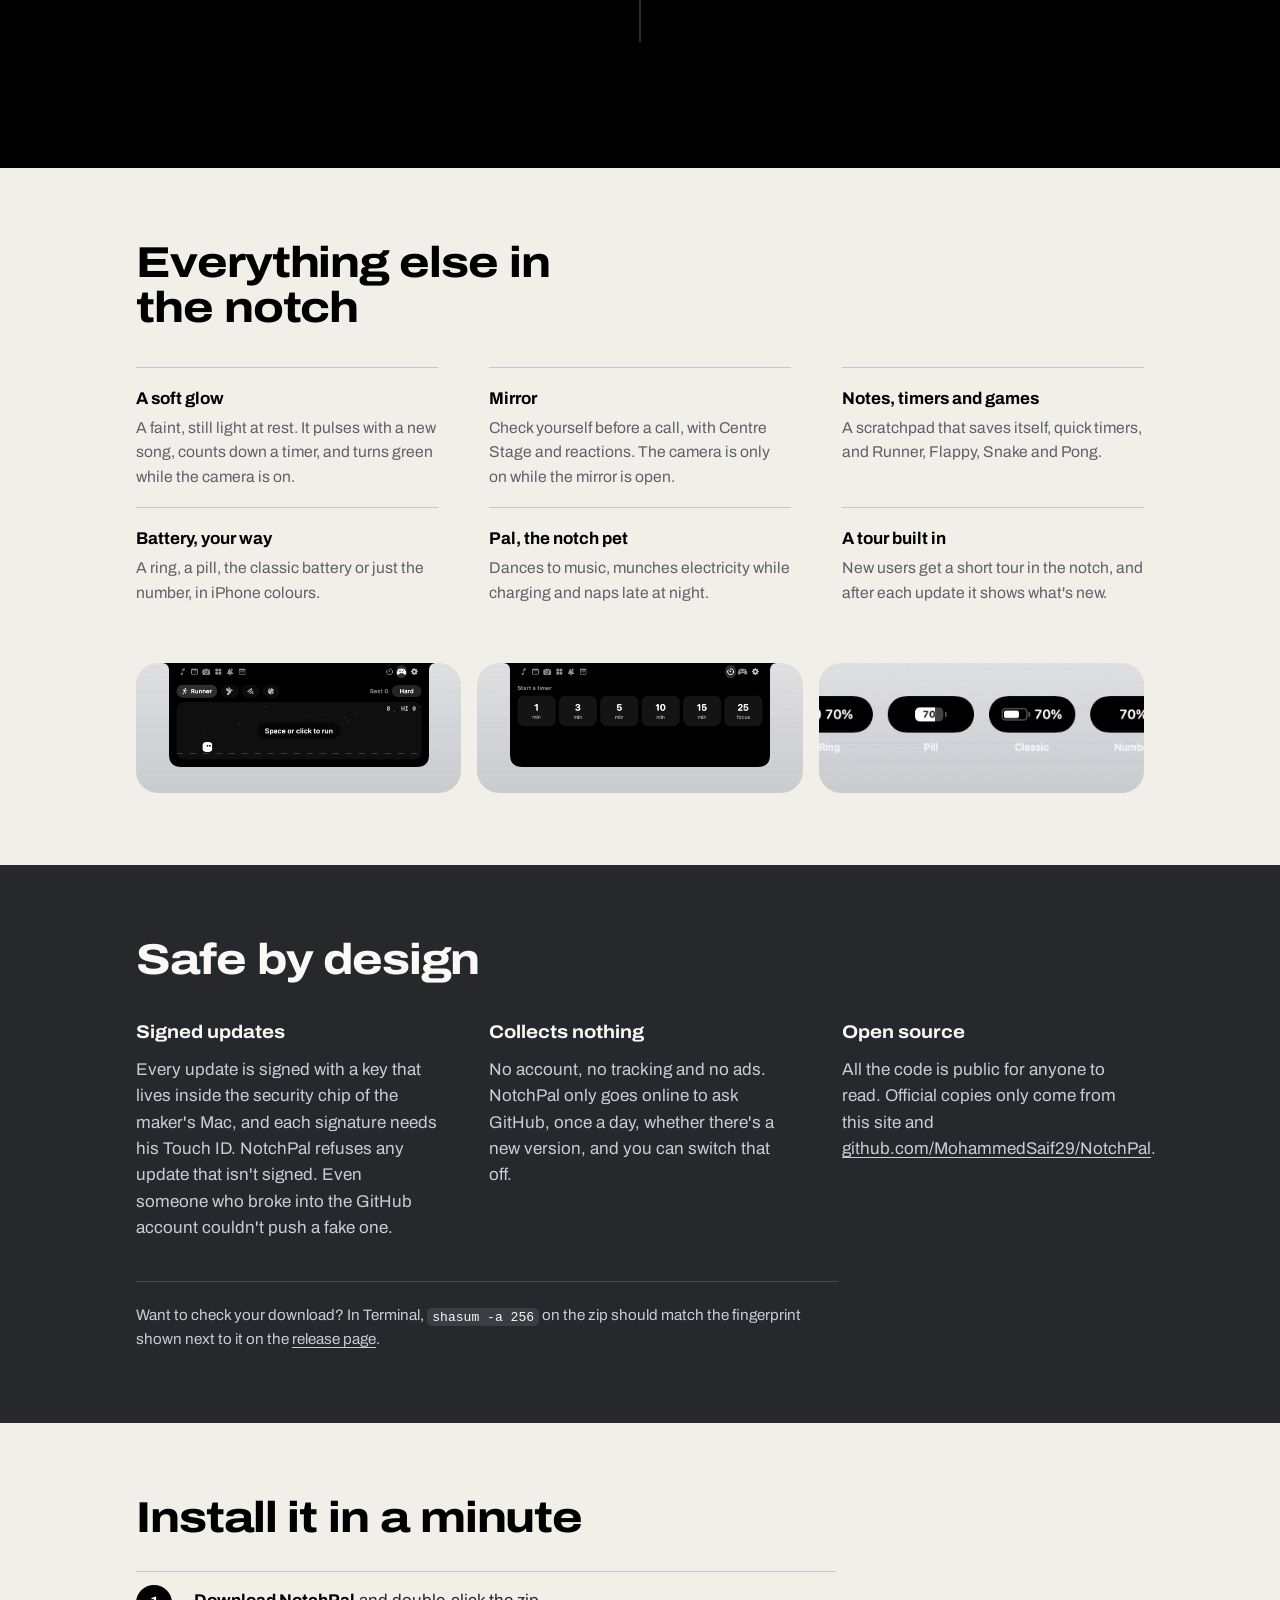
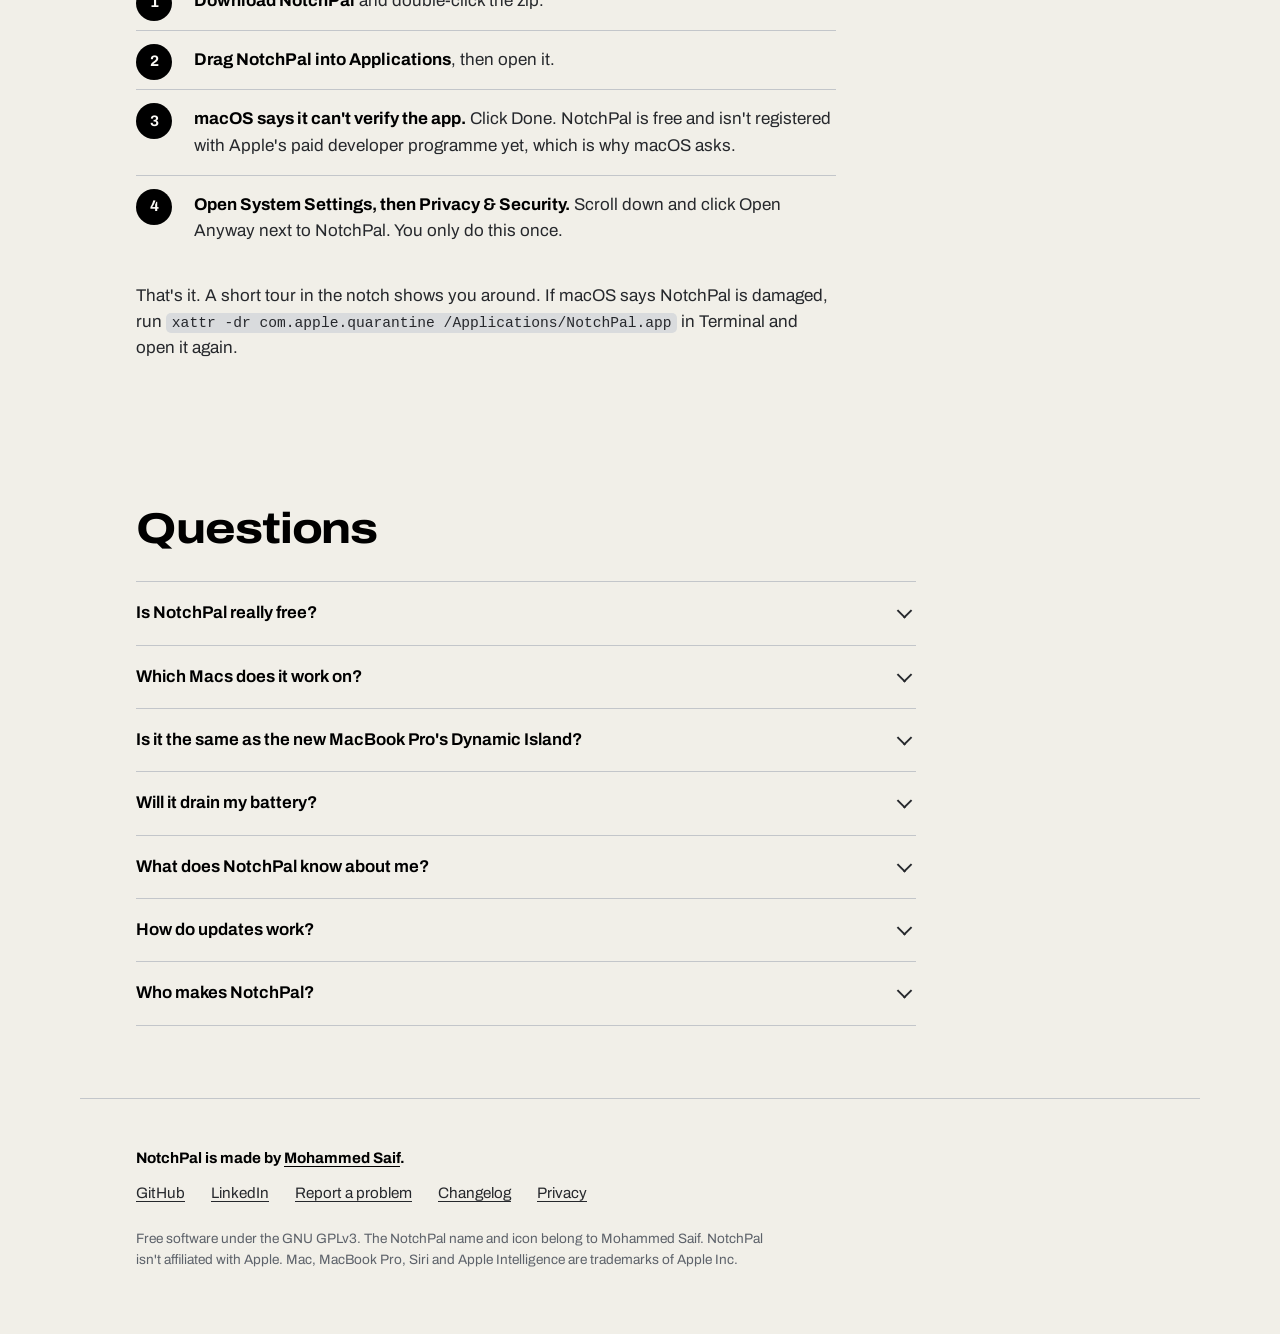
==== commit f8aba04f: "Website: scroll motion and "A day with NotchPal" A big paragraph under the headline fills in with in" ====
--- a/website/index.html
+++ b/website/index.html
@@ -38,6 +38,7 @@
   <link rel="stylesheet" href="styles.css">
   <script src="notch.js" defer></script>
   <script src="site.js" defer></script>
+  <script src="motion.js" defer></script>
 </head>
 <body>
   <a class="skip" href="#main">Skip to content</a>
@@ -149,6 +150,10 @@
       <p class="try"><span class="try-pointer">Click</span><span class="try-touch">Tap</span> the notch at the top of this page<span class="try-keys">, or press <kbd>⌥</kbd> <kbd>Space</kbd></span>.</p>
     </section>
 
+    <section class="manifesto" aria-label="What NotchPal is for">
+      <p data-fill>Your MacBook has a black notch at the top of the screen, and most of the day it just sits there. NotchPal turns it into the most useful spot on your Mac: your song, your next meeting, your call, your timer and a search box, right where your eyes already go.</p>
+    </section>
+
     <section class="feature" id="features">
       <figure class="screen">
         <img src="img/floating-island.webp" width="1184" height="558" alt="The NotchPal island floating below the notch, playing a song, with AirDrop and a battery ring beside the player">
@@ -184,13 +189,125 @@
       </div>
     </section>
 
+    <section class="day" id="day" aria-labelledby="day-title">
+      <div class="day-head">
+        <h2 id="day-title">A day with NotchPal</h2>
+        <p>Scroll through an ordinary day on a Mac. The island keeps up, then gets out of the way.</p>
+      </div>
+      <div class="day-track">
+        <div class="day-rail" aria-hidden="true"><span class="day-marker"></span></div>
+        <ol class="day-list">
+          <li class="day-item">
+            <time class="day-time" datetime="08:30">8:30</time>
+            <div class="day-body">
+              <h3>Music from any app</h3>
+              <p>Spotify, Apple Music or a song in your browser: the cover, the controls and a soft glow in the song's colours, right in the notch.</p>
+              <div class="mac" aria-hidden="true">
+                <span class="mac-clock">8:30</span>
+                <div class="isle isle-music">
+                  <span class="isle-art"></span>
+                  <span class="isle-text"><b>Golden Hour</b><small>Morning playlist</small></span>
+                  <span class="bars"><i></i><i></i><i></i><i></i></span>
+                </div>
+              </div>
+            </div>
+          </li>
+          <li class="day-item">
+            <time class="day-time" datetime="09:58">9:58</time>
+            <div class="day-body">
+              <h3>Join, without hunting for the link</h3>
+              <p>Your next meeting waits in the notch. Take a quick look in the Mirror, then one click on Join opens Zoom, Meet, Teams or FaceTime.</p>
+              <div class="mac" aria-hidden="true">
+                <span class="mac-clock">9:58</span>
+                <div class="isle isle-meeting">
+                  <svg class="isle-icon" viewBox="0 0 24 24"><rect x="3.5" y="5" width="17" height="15" rx="2.5"/><path d="M3.5 10h17M8 3v4M16 3v4"/></svg>
+                  <span class="isle-text"><b>Design review</b><small>Starts in 2 min</small></span>
+                  <span class="isle-join">Join</span>
+                </div>
+              </div>
+            </div>
+          </li>
+          <li class="day-item" data-call>
+            <time class="day-time" datetime="10:00">10:00</time>
+            <div class="day-body">
+              <h3>The call stays in sight</h3>
+              <p>On a call in FaceTime, Zoom, Meet, Teams or WhatsApp, the notch shows a running clock, so you always know how long it's been.</p>
+              <div class="mac" aria-hidden="true">
+                <span class="mac-clock">10:00</span>
+                <div class="isle isle-call">
+                  <span class="isle-phone"><svg viewBox="0 0 24 24"><path d="M6.6 10.8a15.1 15.1 0 0 0 6.6 6.6l2.2-2.2a1 1 0 0 1 1-.25 11.4 11.4 0 0 0 3.6.57 1 1 0 0 1 1 1V20a1 1 0 0 1-1 1A17 17 0 0 1 3 4a1 1 0 0 1 1-1h3.5a1 1 0 0 1 1 1c0 1.25.2 2.45.57 3.57a1 1 0 0 1-.25 1z"/></svg></span>
+                  <span class="isle-text"><b>Zoom</b></span>
+                  <span class="bars bars-call"><i></i><i></i><i></i><i></i></span>
+                  <b class="isle-clock" data-call-clock>0:00</b>
+                </div>
+              </div>
+            </div>
+          </li>
+          <li class="day-item">
+            <time class="day-time" datetime="13:10">13:10</time>
+            <div class="day-body">
+              <h3>Ask from anywhere</h3>
+              <p>Press <kbd>⌥</kbd> <kbd>Space</kbd> to open apps and files, do maths as you type, or ask Apple Intelligence without leaving your work.</p>
+              <div class="mac" aria-hidden="true">
+                <span class="mac-clock">13:10</span>
+                <div class="isle isle-search">
+                  <span class="isle-query"><svg class="isle-icon" viewBox="0 0 24 24"><circle cx="11" cy="11" r="6.5"/><path d="M16 16l4.5 4.5"/></svg>24*7<i class="caret"></i></span>
+                  <span class="isle-result"><b>168</b><small>Calculator</small></span>
+                </div>
+              </div>
+            </div>
+          </li>
+          <li class="day-item">
+            <time class="day-time" datetime="15:30">15:30</time>
+            <div class="day-body">
+              <h3>Drop it on the notch</h3>
+              <p>Drag a file up to the notch to send it with AirDrop to a nearby iPhone or Mac.</p>
+              <div class="mac" aria-hidden="true">
+                <span class="mac-clock">15:30</span>
+                <span class="mac-file"></span>
+                <div class="isle isle-airdrop">
+                  <svg class="isle-icon" viewBox="0 0 24 24"><path d="M12 13.5a1.5 1.5 0 1 0 0-.01M8.5 16.5a5 5 0 1 1 7 0M5.6 19.4a9 9 0 1 1 12.8 0"/></svg>
+                  <span class="isle-text"><b>Drop to AirDrop</b><small>iPhone nearby</small></span>
+                </div>
+              </div>
+            </div>
+          </li>
+          <li class="day-item">
+            <time class="day-time" datetime="18:40">18:40</time>
+            <div class="day-body">
+              <h3>AirPods in</h3>
+              <p>Switch to AirPods or another speaker, and a small pill tells you where your sound is playing.</p>
+              <div class="mac" aria-hidden="true">
+                <span class="mac-clock">18:40</span>
+                <div class="isle isle-airpods">
+                  <svg class="isle-icon" viewBox="0 0 24 24"><path d="M7 4.5a3 3 0 0 0-3 3c0 1.7 1.3 3 3 3h.5V19a1 1 0 0 0 2 0V7.5a3 3 0 0 0-2.5-3zM17 4.5a3 3 0 0 1 3 3c0 1.7-1.3 3-3 3h-.5V19a1 1 0 0 1-2 0V7.5a3 3 0 0 1 2.5-3z"/></svg>
+                  <span class="isle-text"><b>AirPods Pro</b></span>
+                  <span class="isle-ring"></span>
+                </div>
+              </div>
+            </div>
+          </li>
+          <li class="day-item">
+            <time class="day-time" datetime="21:00">21:00</time>
+            <div class="day-body">
+              <h3>Movie night</h3>
+              <p>Play something full screen and the island steps aside. Important alerts still get through.</p>
+              <div class="mac mac-movie" aria-hidden="true">
+                <span class="mac-clock">21:00</span>
+                <span class="mac-film"><i></i></span>
+                <div class="isle isle-movie"></div>
+              </div>
+            </div>
+          </li>
+        </ol>
+      </div>
+    </section>
+
     <section class="more" aria-labelledby="more-title">
       <h2 id="more-title">Everything else in the notch</h2>
       <dl class="more-list">
-        <div><dt>Music from any app</dt><dd>Spotify, Apple Music, YouTube in your browser and more, with album art and a visualiser tinted to the cover.</dd></div>
         <div><dt>A soft glow</dt><dd>A faint, still light at rest. It pulses with a new song, counts down a timer, and turns green while the camera is on.</dd></div>
         <div><dt>Mirror</dt><dd>Check yourself before a call, with Centre Stage and reactions. The camera is only on while the mirror is open.</dd></div>
-        <div><dt>Calendar</dt><dd>Today's events, with one-click Join for Zoom, Meet, Teams, FaceTime and Webex.</dd></div>
         <div><dt>Notes, timers and games</dt><dd>A scratchpad that saves itself, quick timers, and Runner, Flappy, Snake and Pong.</dd></div>
         <div><dt>Battery, your way</dt><dd>A ring, a pill, the classic battery or just the number, in iPhone colours.</dd></div>
         <div><dt>Pal, the notch pet</dt><dd>Dances to music, munches electricity while charging and naps late at night.</dd></div>
--- a/website/styles.css
+++ b/website/styles.css
@@ -161,6 +161,168 @@
 .more-list dd { margin-top: 4px; color: var(--gray); font-size: 0.98rem; }
 .strip img { aspect-ratio: 5 / 2; object-fit: cover; }
 .strip { display: grid; grid-template-columns: repeat(3, 1fr); gap: 16px; margin-top: 40px; }
+
+/* ---------- Motion: only when motion.js adds .moving (never with reduce motion) ---------- */
+
+/* The big paragraph: words fill in with ink as you read. */
+.manifesto p {
+  max-width: 30ch;
+  font-size: clamp(1.6rem, 3.6vw, 2.75rem); font-weight: 600; font-stretch: 104%;
+  line-height: 1.22; letter-spacing: -0.015em; color: var(--ink);
+}
+.moving [data-fill] .word {
+  opacity: clamp(0.18, calc(var(--p, 0) * (var(--n) + 6) - var(--i)), 1);
+}
+
+/* Screenshots open out of a notch shape, the way the island opens. */
+.moving .feature .screen {
+  clip-path: inset(0 calc((1 - var(--open, 1)) * 34%) calc((1 - var(--open, 1)) * 82%)
+    round 0 0 calc(22px + (1 - var(--open, 1)) * 18px) calc(22px + (1 - var(--open, 1)) * 18px));
+}
+.moving .feature .screen > img { transform: scale(calc(1.12 - var(--open, 1) * 0.12)); transform-origin: 50% 0; }
+
+/* ---------- A day with NotchPal: the page goes ink black, like the notch ---------- */
+
+main > .day {
+  max-width: none; padding-inline: 0; background: var(--ink); color: #c9ccd1;
+  padding-block: clamp(80px, 14vh, 150px);
+}
+.day-head { max-width: 40rem; margin: 0 auto; padding: 0 var(--gutter); text-align: center; }
+.day h2 { color: var(--paper-high); }
+.day-head p { margin-top: 16px; }
+
+.day-track { position: relative; max-width: var(--page); margin: clamp(48px, 9vh, 96px) auto 0; padding: 0 var(--gutter); }
+.day-rail {
+  position: absolute; top: 0; bottom: 0; left: 50%; width: 2px; margin-left: -1px;
+  background: #2b2d31;
+}
+.day-rail::after {
+  content: ""; position: absolute; left: 0; top: 0; width: 100%; height: 100%;
+  background: linear-gradient(to bottom, rgba(250, 249, 245, 0), var(--paper-high) 140px);
+  box-shadow: 0 0 10px rgba(250, 249, 245, 0.45);
+}
+.moving .day-rail::after { height: var(--fill, 0px); }
+.day-marker { display: none; }
+.moving .day-marker {
+  display: block; position: absolute; left: 50%; top: 0;
+  width: 44px; height: 15px; background: var(--ink); border-radius: 0 0 8px 8px;
+  transform: translate(-50%, calc(var(--fill, 0px) - 50%));
+  box-shadow: 0 0 0 1px rgba(250, 249, 245, 0.7), 0 0 16px 3px rgba(250, 249, 245, 0.35);
+}
+
+.day-list { list-style: none; }
+.day-item {
+  display: grid; grid-template-columns: minmax(0, 1fr) 112px minmax(0, 1fr);
+  align-items: start; padding-block: 9vh;
+}
+.day-time {
+  grid-column: 1; position: sticky; top: calc(50vh - 0.5em);
+  justify-self: end; line-height: 1;
+  font-size: clamp(2.4rem, 5.6vw, 4.4rem); font-weight: 700; font-stretch: 112%;
+  font-variant-numeric: tabular-nums; letter-spacing: -0.02em; color: var(--paper-high);
+  transition: color 0.5s ease, font-stretch 0.6s ease;
+}
+.day-body { grid-column: 3; transition: opacity 0.5s ease; }
+.day-body h3 { color: var(--paper-high); font-size: 1.3rem; font-weight: 700; font-stretch: 108%; line-height: 1.2; }
+.day-body p { margin-top: 10px; max-width: 40ch; }
+.day kbd { background: #1e2023; border-color: #3a3d42; color: var(--paper-high); }
+
+.moving .day-item:not(.is-on) .day-time { color: #3a3d42; font-stretch: 78%; }
+.moving .day-item:not(.is-on) .day-body { opacity: 0.3; }
+
+/* A little MacBook screen with its notch. Each stop's island opens into that activity. */
+.mac {
+  position: relative; margin-top: 24px; max-width: 440px; aspect-ratio: 16 / 7;
+  border-radius: 14px; overflow: hidden;
+  background:
+    radial-gradient(120% 90% at 18% 115%, #6b7079 0%, rgba(107, 112, 121, 0) 60%),
+    radial-gradient(90% 80% at 92% -12%, #4a4e55 0%, rgba(74, 78, 85, 0) 55%),
+    linear-gradient(165deg, #303338, #16171a);
+  box-shadow: inset 0 0 0 1px rgba(255, 255, 255, 0.07);
+}
+.mac::before {
+  content: ""; position: absolute; left: 12px; top: 8px; width: 54px; height: 5px; border-radius: 3px;
+  background: linear-gradient(90deg, rgba(255, 255, 255, 0.55) 0 9px, transparent 9px 15px, rgba(255, 255, 255, 0.35) 15px 30px, transparent 30px 36px, rgba(255, 255, 255, 0.35) 36px);
+}
+.mac-clock { position: absolute; right: 12px; top: 4px; font-size: 10px; font-weight: 600; color: rgba(255, 255, 255, 0.8); font-variant-numeric: tabular-nums; }
+
+.isle {
+  --w: 74%; --h: 44px;
+  position: absolute; top: 0; left: 50%; transform: translateX(-50%);
+  width: var(--w); height: var(--h); padding: 0 12px;
+  display: flex; align-items: center; gap: 9px; overflow: hidden;
+  background: var(--ink); color: #fff; border-radius: 0 0 18px 18px;
+  font-size: 11px; line-height: 1.25; white-space: nowrap;
+  transition: width 0.62s cubic-bezier(0.3, 1.32, 0.5, 1), height 0.5s cubic-bezier(0.3, 1.32, 0.5, 1), border-radius 0.5s ease;
+}
+.isle > * { transition: opacity 0.28s ease 0.2s; }
+.moving .day-item:not(.is-now) .isle { width: 26%; height: 16px; border-radius: 0 0 9px 9px; }
+.moving .day-item:not(.is-now) .isle > * { opacity: 0; transition-delay: 0s; }
+
+.isle-icon { width: 17px; height: 17px; flex: none; fill: none; stroke: currentColor; stroke-width: 1.7; stroke-linecap: round; stroke-linejoin: round; }
+.isle-text { display: flex; flex-direction: column; min-width: 0; flex: 1; }
+.isle-text b { font-weight: 650; font-size: 11.5px; }
+.isle-text small { color: #9a9fa6; font-size: 10px; }
+.isle-art { width: 28px; height: 28px; flex: none; border-radius: 7px; background: linear-gradient(140deg, #f0c48e, #c0566e 55%, #4b2b61); }
+.isle-music { box-shadow: 0 6px 22px -6px rgba(214, 120, 120, 0.55); }
+
+.bars { display: flex; align-items: center; gap: 2px; height: 14px; flex: none; color: #f0c48e; }
+.bars i { width: 3px; height: 100%; border-radius: 2px; background: currentColor; animation: bar 0.8s ease-in-out infinite alternate; }
+.bars i:nth-child(2) { animation-delay: -0.3s; }
+.bars i:nth-child(3) { animation-delay: -0.55s; }
+.bars i:nth-child(4) { animation-delay: -0.15s; }
+.bars-call { color: #30d158; }
+@keyframes bar { from { transform: scaleY(0.3); } to { transform: scaleY(1); } }
+
+.isle-meeting { --w: 82%; }
+.isle-join { flex: none; padding: 4px 11px; border-radius: 99px; background: var(--paper-high); color: var(--ink); font-weight: 700; font-size: 10.5px; }
+
+.isle-call { --w: 68%; --h: 38px; }
+.isle-phone { width: 22px; height: 22px; flex: none; border-radius: 50%; background: #30d158; display: grid; place-items: center; }
+.isle-phone svg { width: 12px; height: 12px; fill: #fff; }
+.isle-clock { flex: none; font-weight: 650; font-size: 12px; font-variant-numeric: tabular-nums; }
+
+.isle-search { --w: 86%; --h: 76px; flex-direction: column; align-items: stretch; justify-content: center; gap: 6px; }
+.isle-query { display: flex; align-items: center; gap: 7px; padding: 5px 8px; border-radius: 8px; background: #1c1d20; font-size: 12px; }
+.isle-query .isle-icon { width: 14px; height: 14px; color: #9a9fa6; }
+.caret { width: 1.5px; height: 13px; background: #fff; margin-left: -4px; animation: caret 1s steps(1) infinite; }
+@keyframes caret { 50% { opacity: 0; } }
+.isle-result { display: flex; align-items: baseline; justify-content: space-between; padding: 0 8px; }
+.isle-result b { font-size: 15px; font-weight: 700; }
+.isle-result small { color: #9a9fa6; font-size: 10px; }
+
+.isle-airdrop { --w: 70%; }
+.isle-airdrop .isle-icon { color: #64aaff; }
+.mac-file {
+  position: absolute; left: 50%; top: 58%; width: 22px; height: 28px; margin-left: -11px;
+  border-radius: 3px 8px 3px 3px; background: var(--paper-high);
+  box-shadow: 0 6px 14px rgba(0, 0, 0, 0.45); opacity: 0;
+}
+.day-item.is-now .mac-file, html:not(.moving) .mac-file { animation: drop 2.4s cubic-bezier(0.45, 0, 0.3, 1) 0.4s infinite; }
+@keyframes drop {
+  0% { opacity: 0; transform: translateY(26px); }
+  20% { opacity: 1; }
+  70% { opacity: 1; transform: translateY(-46px) scale(0.55); }
+  85%, 100% { opacity: 0; transform: translateY(-52px) scale(0.4); }
+}
+
+.isle-airpods { --w: 62%; --h: 38px; }
+.isle-ring { width: 18px; height: 18px; flex: none; border-radius: 50%; background: conic-gradient(#30d158 0 92%, #3a3d42 0); -webkit-mask: radial-gradient(circle, transparent 5px, #000 5.5px); mask: radial-gradient(circle, transparent 5px, #000 5.5px); }
+
+/* Movie night: a full-screen film, and the island steps aside. */
+.mac-film {
+  position: absolute; inset: 0; background: linear-gradient(120deg, #2a1d17, #0f1418 55%, #20262c);
+  transition: opacity 0.6s ease;
+}
+.mac-film::before, .mac-film::after { content: ""; position: absolute; left: 0; right: 0; height: 13%; background: var(--ink); }
+.mac-film::before { top: 0; }
+.mac-film::after { bottom: 0; }
+.mac-film i { position: absolute; left: 8%; right: 8%; bottom: 6%; height: 2px; z-index: 1; border-radius: 1px; background: linear-gradient(90deg, rgba(255, 255, 255, 0.75) 0 38%, rgba(255, 255, 255, 0.2) 38%); }
+.isle-movie { width: 0; height: 16px; padding: 0; opacity: 0; transition: width 0.5s ease, opacity 0.4s ease; }
+.mac-movie .mac-clock { z-index: 1; opacity: 0; transition: opacity 0.4s ease; }
+.moving .day-item:not(.is-now) .mac-film { opacity: 0; }
+.moving .day-item:not(.is-now) .isle-movie { width: 26%; opacity: 1; }
+.moving .day-item:not(.is-now) .mac-movie .mac-clock { opacity: 1; }
 
 /* ---------- Safety: the page inverts to charcoal ---------- */
 
@@ -369,6 +531,11 @@
 
 @media (max-width: 760px) {
   :root { --notch-w: 150px; }
+  .day-head { text-align: left; }
+  .day-rail { left: calc(var(--gutter) + 9px); }
+  .day-item { grid-template-columns: 42px minmax(0, 1fr); padding-block: 0 9vh; }
+  .day-time { grid-column: 2; position: static; justify-self: start; font-size: 2.2rem; margin-bottom: 14px; }
+  .day-body { grid-column: 2; }
   .feature, .feature-flip { grid-template-columns: 1fr; }
   .feature-flip .screen { order: 0; }
   .strip { grid-template-columns: 1fr; }
@@ -382,6 +549,7 @@
 
 @media (prefers-reduced-motion: reduce) {
   html { scroll-behavior: auto; }
+  .bars i, .caret, .mac-file { animation: none; }
   .island-intro { display: none; }
   .wave i { animation: none; }
   .notch, .button { transition: none; }
